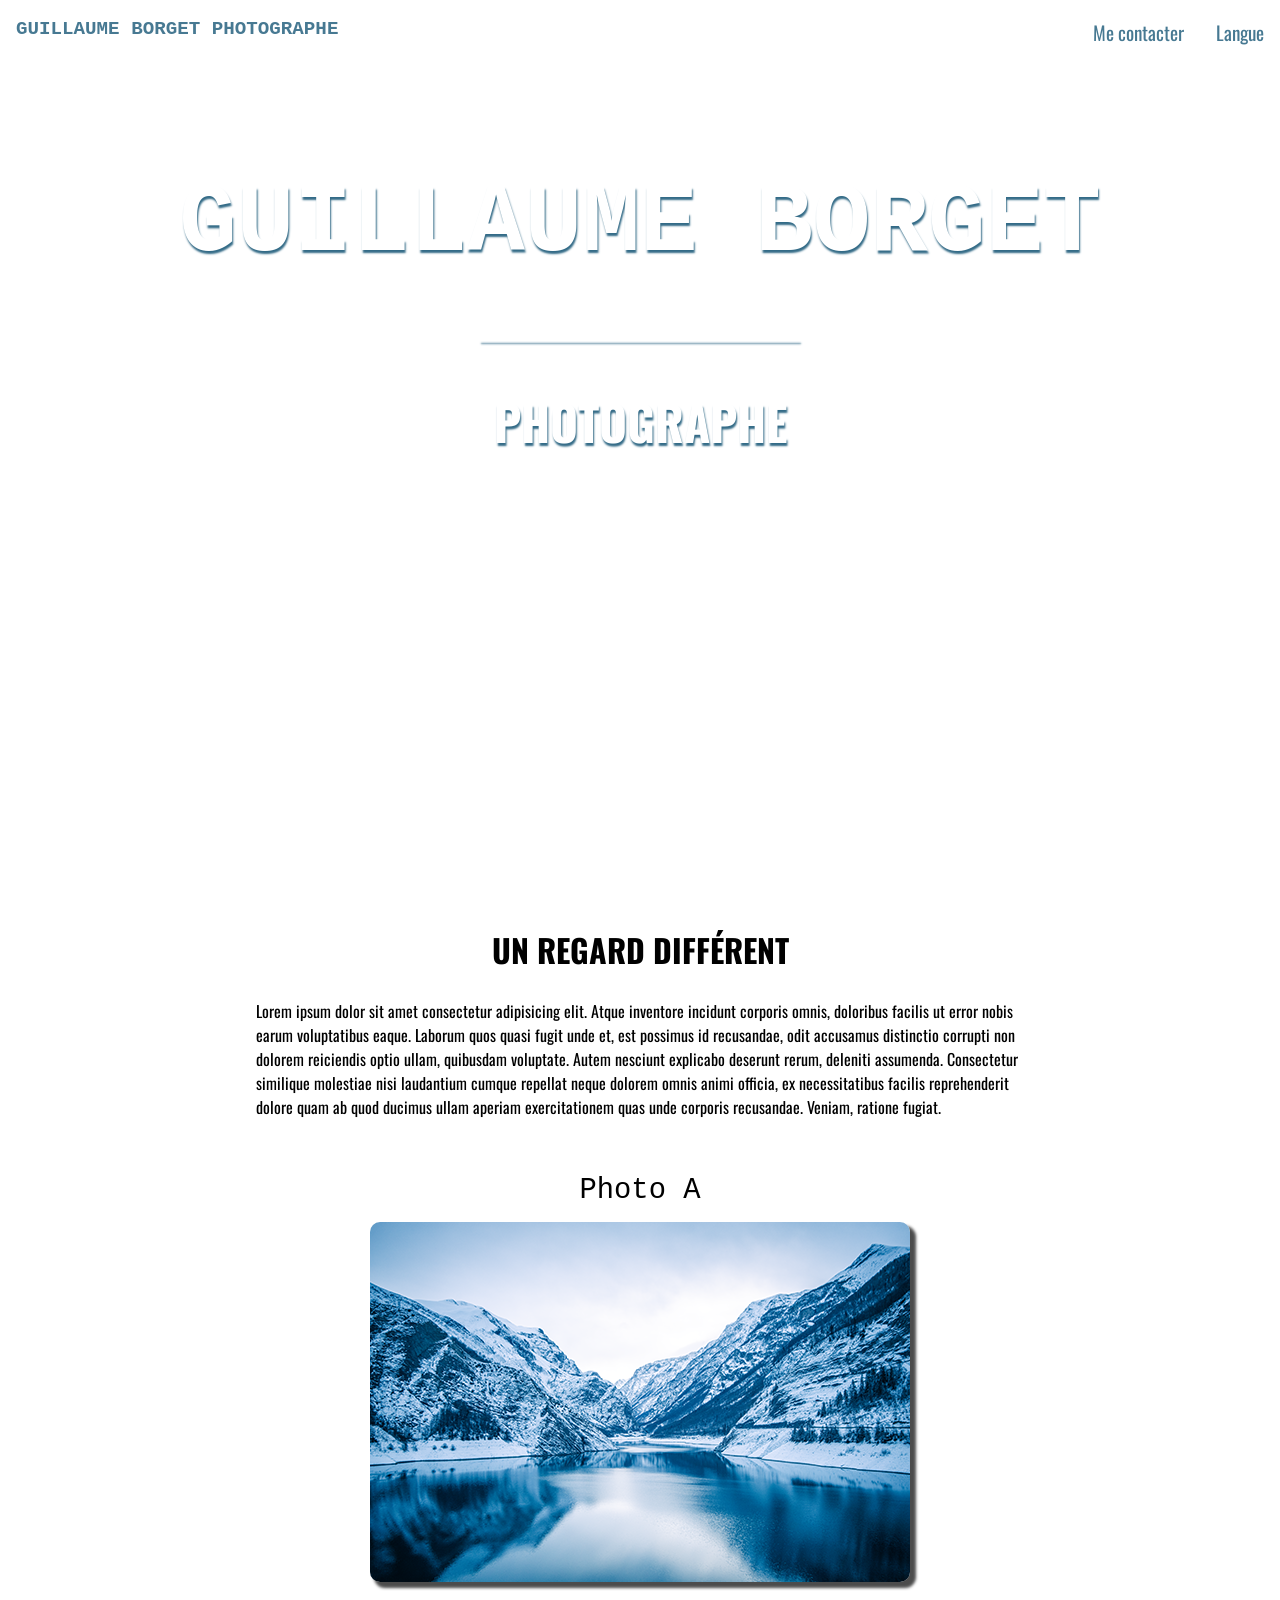
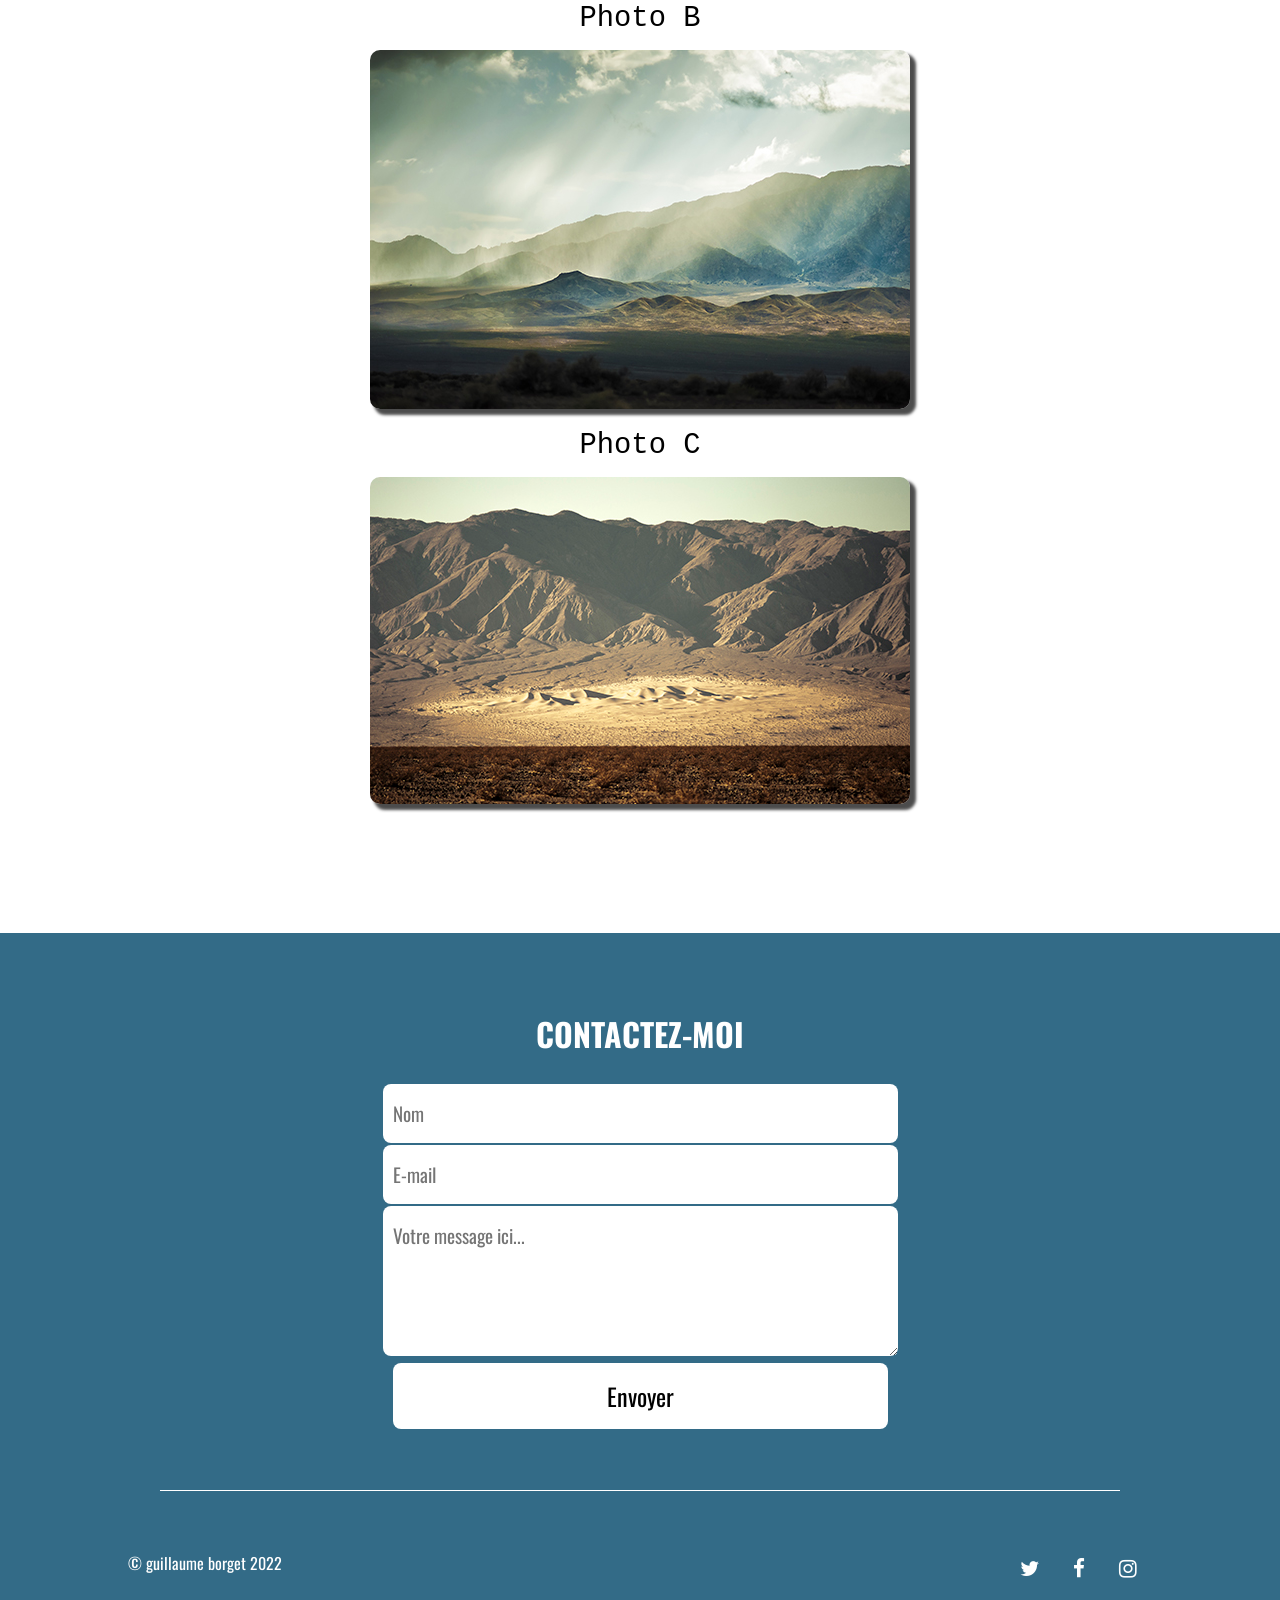
==== index.html @ 6464078c "Add files via upload" ====
<!DOCTYPE html>
<html lang="fr">
  <head>
    <meta charset="UTF-8">
    <title>GUILLAUME BORGET</title>
    <link rel="stylesheet" href="style.css">
    <link rel="stylesheet" href="https://cdnjs.cloudflare.com/ajax/libs/font-awesome/4.7.0/css/font-awesome.css">
  </head>
  <body>
    <header>
      <nav>
        <ul>
          <li id="logo"><a href="#">GUILLAUME BORGET PHOTOGRAPHE</a></li>
          <li><a href="#langue">Langue</a></li>
          <li><a href="#contact">Me contacter</a></li>
          </li>
        </ul>
      </nav>
      <div id="imagePrincipale">
        <h1>GUILLAUME BORGET</h1>
        <div id="premierTrait"></div>
        <h3>PHOTOGRAPHE</h3>
      </div>
    </header>
    <section id="presentation">
      <div id="texteIntro">
        <h2>Un regard différent</h2>
        <p>Lorem ipsum dolor sit amet consectetur adipisicing elit. Atque inventore incidunt corporis omnis, doloribus facilis ut error nobis earum voluptatibus eaque. Laborum quos quasi fugit unde et, est possimus id recusandae, odit accusamus distinctio corrupti non dolorem reiciendis optio ullam, quibusdam voluptate. Autem nesciunt explicabo deserunt rerum, deleniti assumenda. Consectetur similique molestiae nisi laudantium cumque repellat neque dolorem omnis animi officia, ex necessitatibus facilis reprehenderit dolore quam ab quod ducimus ullam aperiam exercitationem quas unde corporis recusandae. Veniam, ratione fugiat.</p>
      </div>
      <div id="photographies">
        <div class="imagesPhotographies">
          <h4>Photo A</h4>
          <a href="#"><img src="media/Photo A.png" alt="photoA"></a>
        </div>
        <div class="imagesPhotographies">
          <h4>Photo B</h4>
          <a href="#"><img src="media/Photo B.jpg" alt="photoB"></a>
        </div>
        <div class="imagesPhotographies">
          <h4>Photo C</h4>
          <a href="#"><img src="media/Photo C.jpg" alt="photoC"></a>
        </div>
      </div>
    </section>
    <footer>
      <h2>Contactez-moi</h2>
      <form>
        <input placeholder="Nom">
        <input placeholder="E-mail">
        <textarea placeholder="Votre message ici..."></textarea>
        <button>Envoyer</button>
      </form>
      <div id="deuxiemeTrait"></div>
      <div id="copyrightEtIcons">
        <div id="copyright">
          <span>© guillaume borget 2022</span>
        </div>
        <div id="icons">
          <a href="http://www.twitter.fr"><i class="fa fa-twitter"></i></a>
          <a href="http://www.facebook.fr"><i class="fa fa-facebook"></i></a>
          <a href="http://www.instagram.fr"><i class="fa fa-instagram"></i></a>

        </div>
      </div>
    </footer>
  </body>
</html>
---- style.css ----
@import url('https://fonts.googleapis.com/css2?family=Oswald&family=Roboto+Mono&family=Syne&display=swap');

body {
    font-family: 'Oswald', sans-serif;
    padding: 0;
    margin: 0;
}

ul {
    margin: 0;
    padding: 0;
}

li{
    list-style-type: none;
}

h2{
    text-transform: uppercase;
    text-align: center;
    padding-top: 30px;
    font-size: 2em;
}

a{
    text-decoration: none;
    color: #336B87;
}
/* *************************NAVBAR************************** */
nav {
    overflow: hidden;
    background-color: #ffffff;
    position: fixed;
    width: 100%;
    opacity:0.9;
}
header li {
    float: right;
    font-size: 1.2em;
}
header li a {
    text-decoration: none;
    display: block;
    text-align: center;
    padding: 18px 16px;
}    
#logo{
    font-family: 'Roboto', monospace;
    font-weight: bold;
    float: left;
}
/* ***************************IMAGE PRINCIPALE************************* */
#imagePrincipale{
    padding-top: 60px;
    background: url(media/image-principale.png) no-repeat fixed 50% 50%;
    background-size: cover;
    height: 799px;
}
h1{
    font-family: 'Roboto', monospace;
    text-align: center;
    color: #ffffff;
    font-size: 6em;
    margin-top: 110px;
    text-shadow: 1px 3px 2px #336B87;

}
#premierTrait {
    height: 1px;
    width: 25%;
    margin: -3px auto;
    background-color: #ffffff;
    box-shadow: 1px 3px 2px #336B87;
}
h3 {
    text-align: center;
    color: #ffffff;
    font-size: 3em;
    text-shadow: 1px 3px 2px #336B87;
}
/* ********************PRESENTATION************************** */
#presentation {
    background-color: #ffffff;
    padding: 10px 0px 100px 0;
}
#texteIntro{
    padding: 0px 20%;


}
#photographies {
    display:inline;
    max-width: 100%;
    text-align:  center;
    flex-wrap: wrap;
    justify-content: space-between;
    padding: 30px 10%;
}
.imagesPhotographies h4 {
    font-family: 'Roboto', monospace;
    text-align: center;
    font-size: 1.8em;
    margin: 15px;
    font-weight: 300;
}
.imagesPhotographies img {
    border-radius: 10px;
    box-shadow: 5px 5px 3px 1px rgba(0, 0, 0, 0.7);
}
.imagesPhotographies img:hover {
    opacity: 0.5;
    transform: scale(1.05);
    transition: 0.6s ease-in-out;
}

/* *****************************FOOTER********************** */
footer{
    background-color: #336B87;
    color: #ffffff;
    padding : 20px 0 10px 0;
    text-align: center;
}
form{
    margin: 0 auto;
    max-width: 900px;
}
input, textarea, button{
    border: none;
    width: 55%;
    padding: 15px 10px;
    margin: 1px 0;
    font-size: 1.2em;
    font-family: 'Oswald', sans-serif; 
    border-radius: 8px;
}
textarea{
    height: 120px;
}
button{
    font-size: 1.5em;
    background-color: #ffffff;
}
button:hover {
    background-color: #763626;
    color: #ffffff;
    cursor: pointer;
    transition: 0.3s ease-in-out;
}
#deuxiemeTrait {
    height: 1px;
    width: 75%;
    background-color: #ffffff;
    margin: 60px auto;
}
#copyrightEtIcons {
    display: flex;
    margin-bottom : 20px;
    padding: 0 10%;

}
#copyright {
    width: 50%;
    text-align: left;
    color: #ffffff
}
#icons {
    width: 50%;
    text-align: right;
}
#icons a {
    display: inline-block;
    margin: 0 15px;
    font-size: 1.3em;
    color: #ffffff;
}
#icons a:hover {
    transform: scale(1.5);
    transition: 0.1s;
}
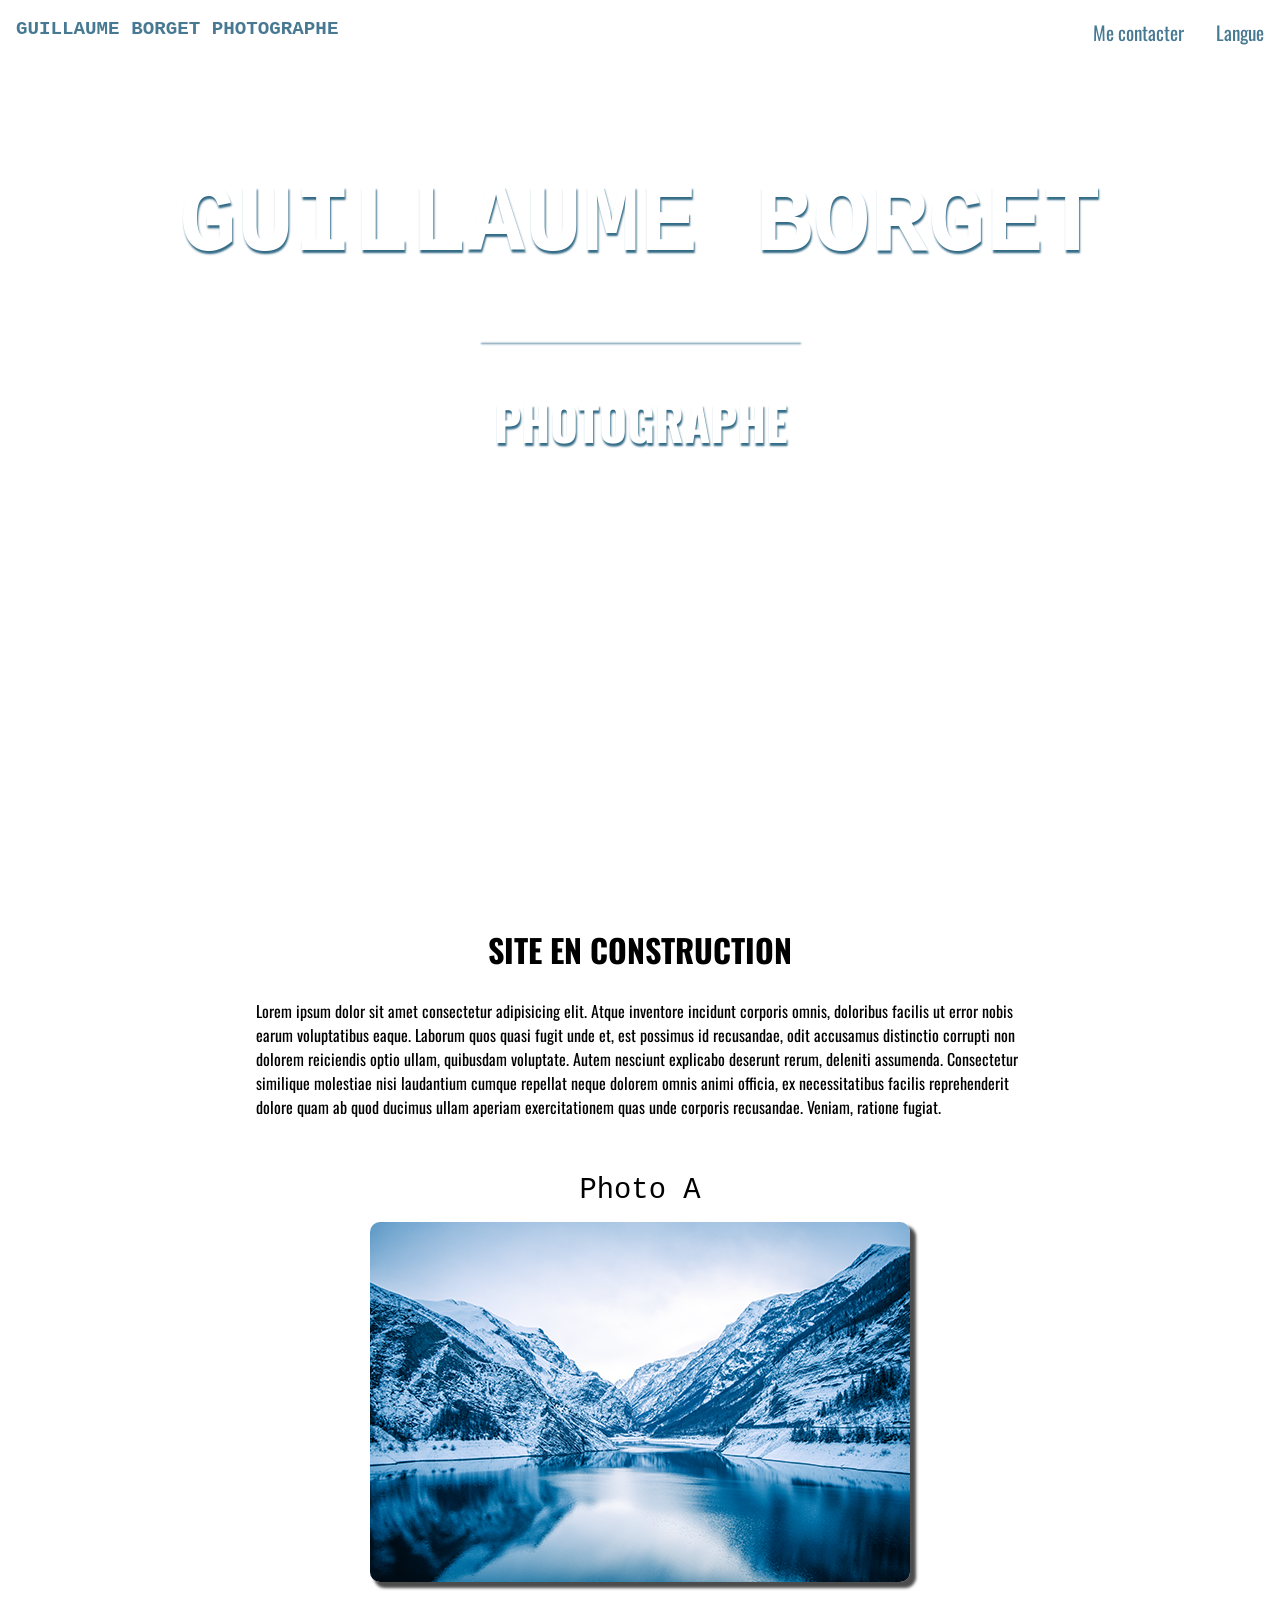
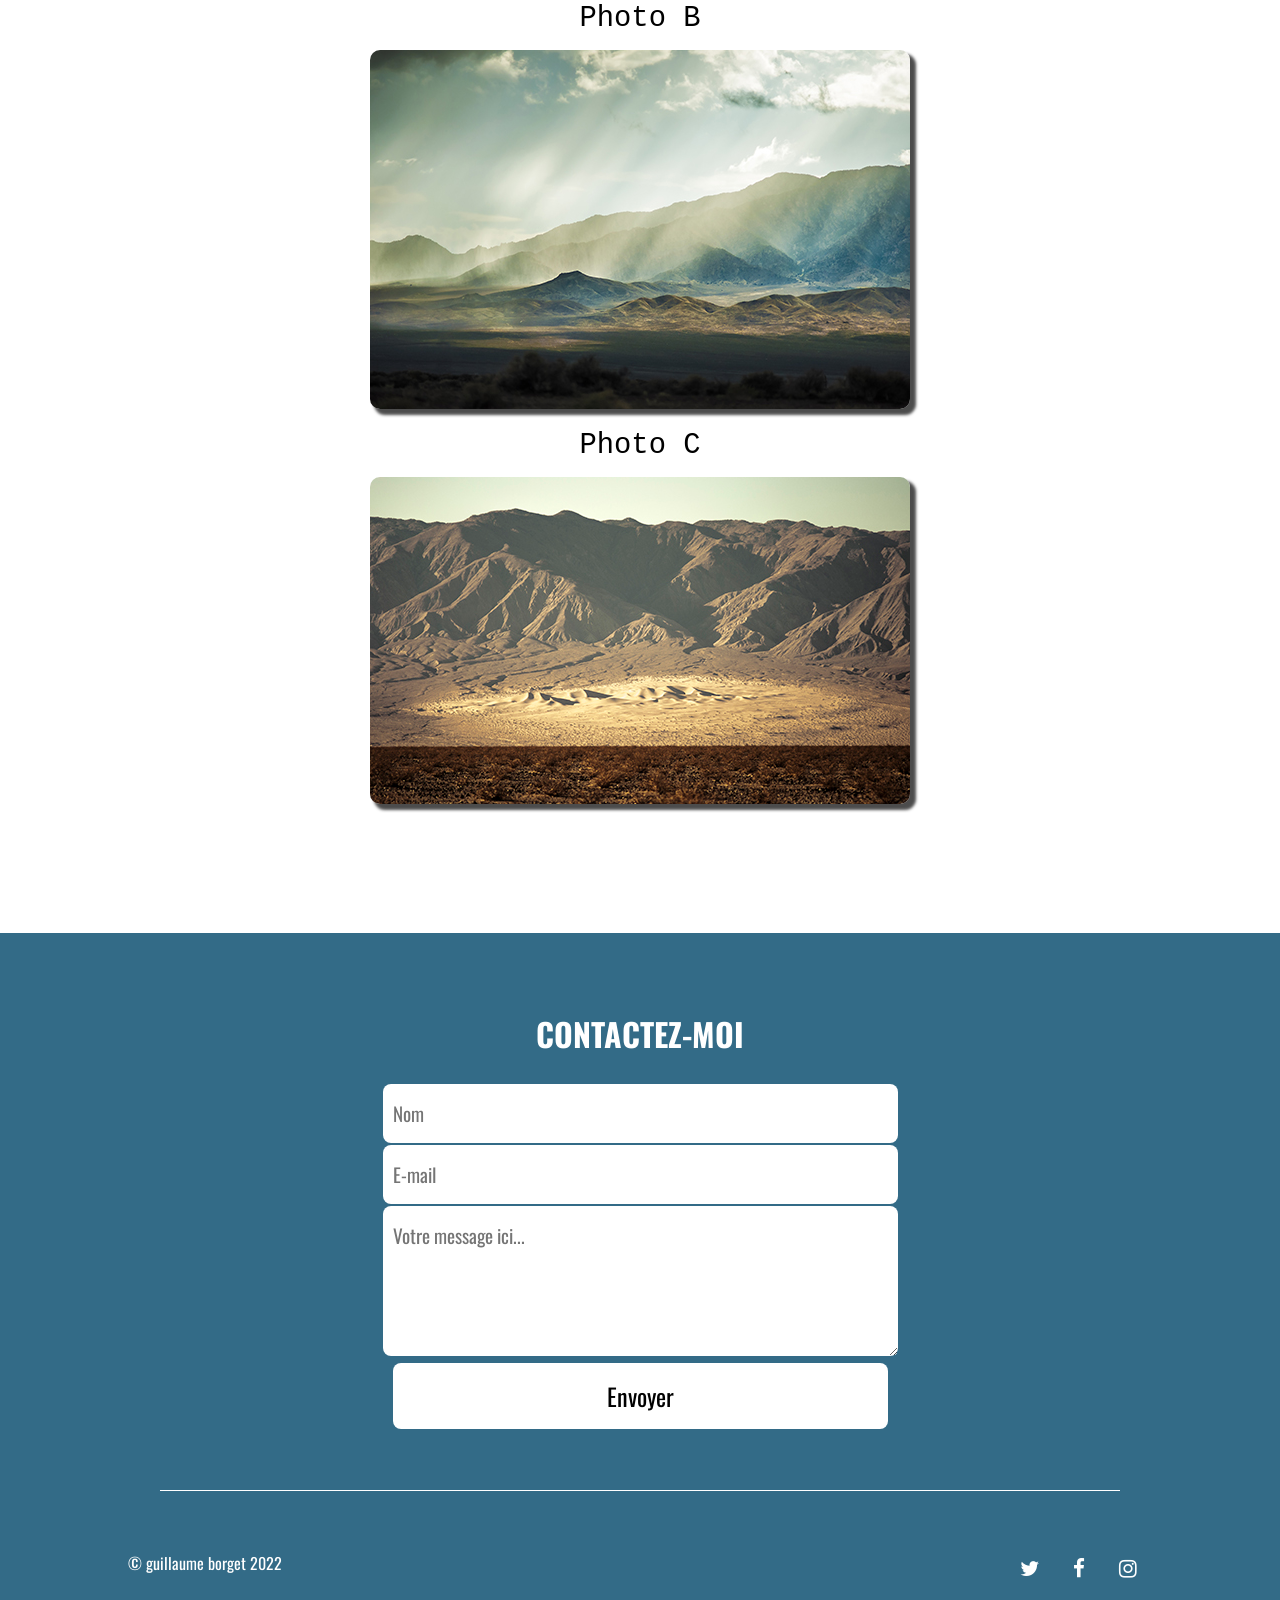
==== commit a3f4178a: "Update index.html" ====
--- a/index.html
+++ b/index.html
@@ -24,7 +24,7 @@
     </header>
     <section id="presentation">
       <div id="texteIntro">
-        <h2>Un regard différent</h2>
+        <h2>site en construction</h2>
         <p>Lorem ipsum dolor sit amet consectetur adipisicing elit. Atque inventore incidunt corporis omnis, doloribus facilis ut error nobis earum voluptatibus eaque. Laborum quos quasi fugit unde et, est possimus id recusandae, odit accusamus distinctio corrupti non dolorem reiciendis optio ullam, quibusdam voluptate. Autem nesciunt explicabo deserunt rerum, deleniti assumenda. Consectetur similique molestiae nisi laudantium cumque repellat neque dolorem omnis animi officia, ex necessitatibus facilis reprehenderit dolore quam ab quod ducimus ullam aperiam exercitationem quas unde corporis recusandae. Veniam, ratione fugiat.</p>
       </div>
       <div id="photographies">
@@ -64,4 +64,4 @@
       </div>
     </footer>
   </body>
-</html>+</html>
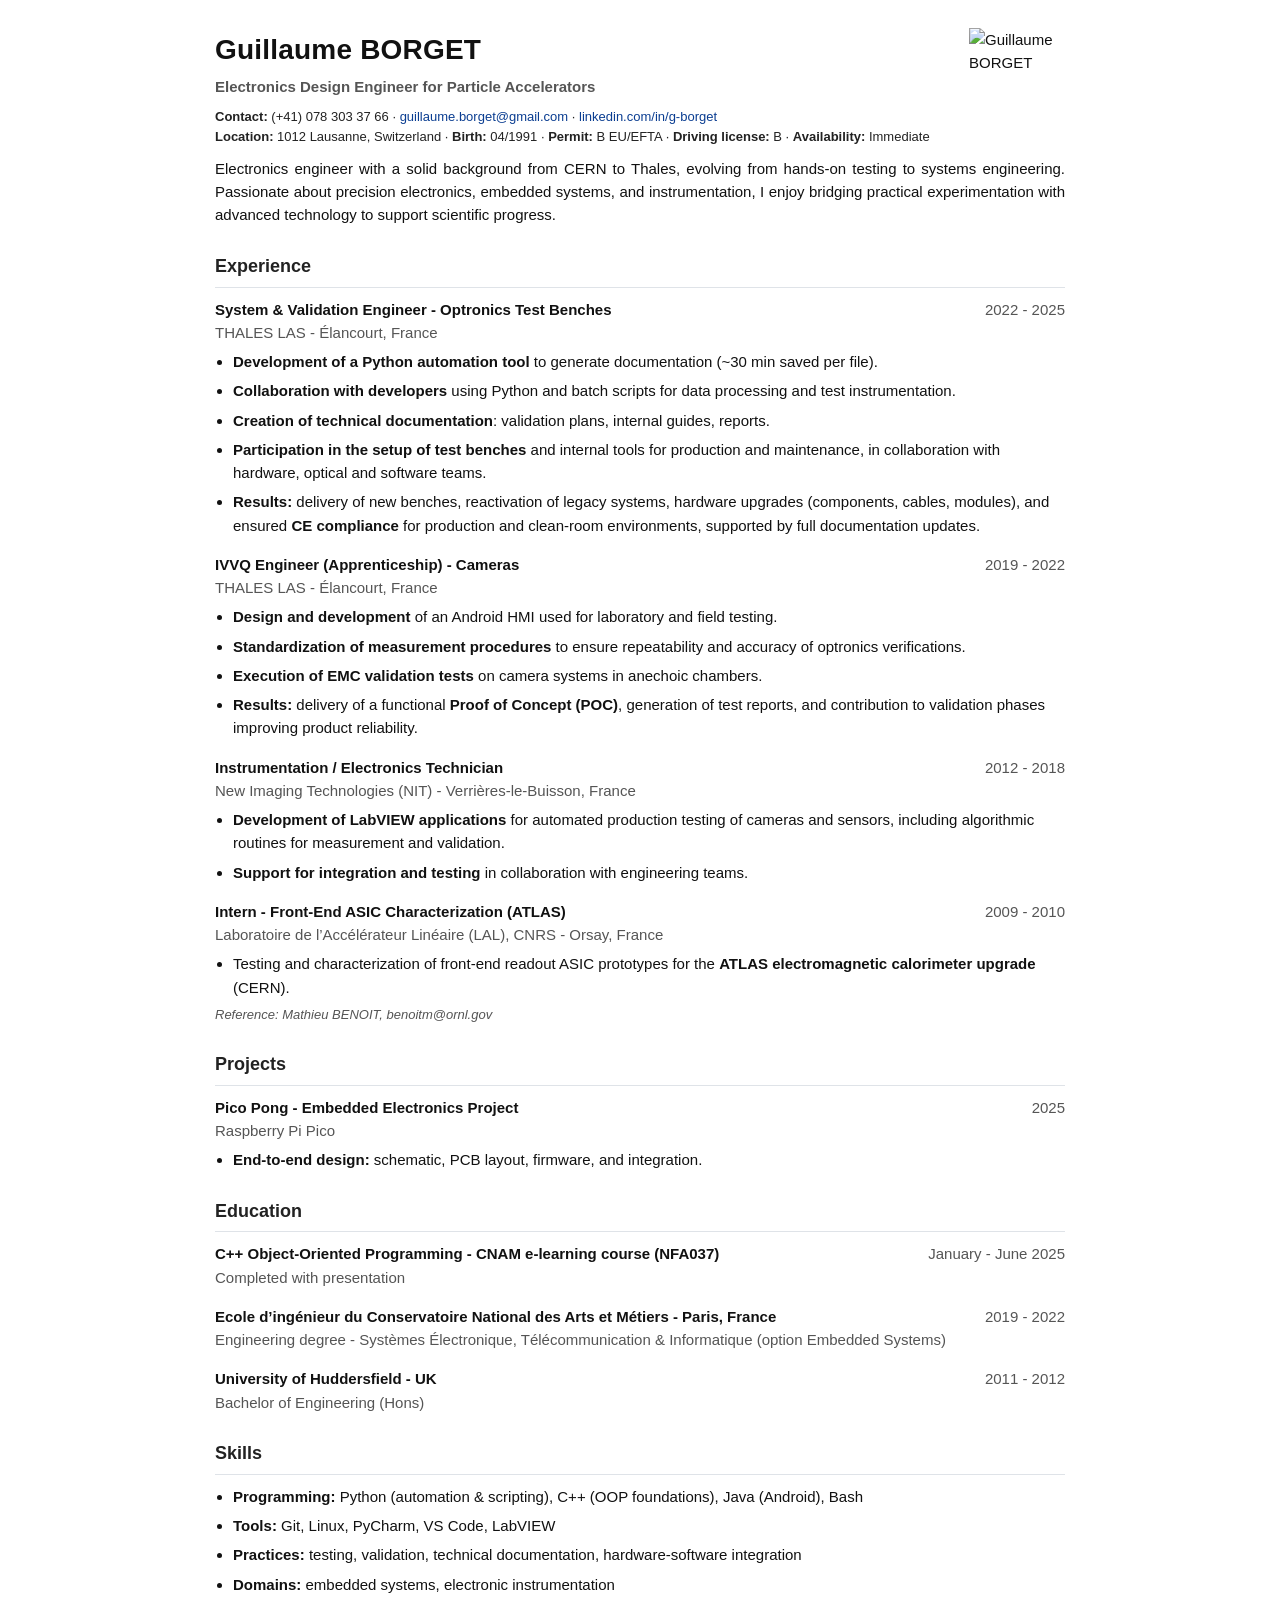
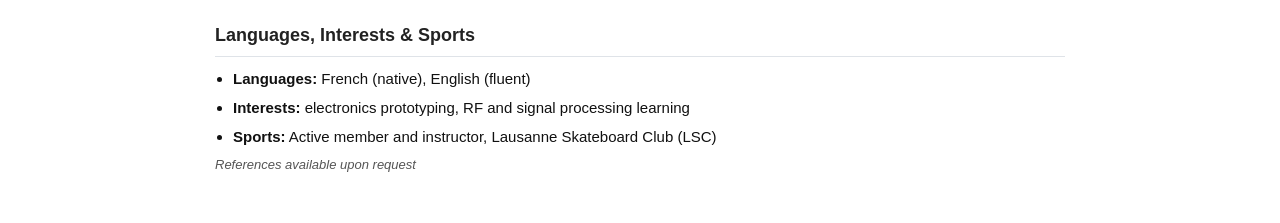
==== commit b4593447: "Update index.html" ====
--- a/index.html
+++ b/index.html
@@ -1,4 +1,4 @@
-<!DOCTYPE html>
+<!--<!DOCTYPE html>
 <html lang="fr">
   <head>
     <meta charset="UTF-8">
@@ -65,3 +65,198 @@
     </footer>
   </body>
 </html>
+-->
+<!DOCTYPE html>
+<html lang="en">
+<head>
+  <meta charset="utf-8" />
+  <title>Guillaume BORGET - Electronics Design Engineer for Particle Accelerators</title>
+  <meta name="viewport" content="width=device-width, initial-scale=1" />
+  <style>
+    html,body{margin:0;padding:0;background:#fff;color:#111;}
+    body{font:15px/1.55 -apple-system,BlinkMacSystemFont,"Segoe UI",Roboto,Inter,Helvetica,Arial,sans-serif;max-width:850px;margin:0 auto;padding:28px;}
+    header {position: relative;display: block;margin-bottom: 14px;}
+    h1{font-size:28px;margin:0;color:#111;letter-spacing:.2px}
+    .subtitle{margin-top:4px;color:#555;font-weight:600}
+    .contact{font-size:13px;margin-top:8px;color:#222}
+    .contact a{color:#0A3D91;text-decoration:none}
+    .contact a:hover{text-decoration:underline}
+    .photo{float: right;width: 96px;height: 96px;margin: 0 0 8px 14px;display: block;}
+    header::after{content:"";display: table;clear: both;}
+    h2{font-size:18px;color:#222;margin:26px 0 10px;border-bottom:1px solid #DFE3E8;padding-bottom:6px}
+    .block{margin-bottom:16px}
+    .role{display:table;width:100%;}
+    .role > div:first-child{display:table-cell;width:100%;vertical-align:top;}
+    .role .dates{display:table-cell;white-space:nowrap;text-align:right;vertical-align:top;padding-left:12px;}
+    .position{font-weight:700}
+    .where{color:#555}
+    .dates{color:#555}
+    .reference{font-size:13px;color:#555;margin-top:4px;font-style:italic;}
+    ul{margin:6px 0 0 18px;padding:0}
+    li{margin:6px 0}
+    li strong{font-weight:700}
+    @media print{body{padding:0 12mm}a{color:inherit;text-decoration:none}.photo{border-radius:0 !important;}}
+  </style>
+</head>
+<body>
+  <header>
+    <img class="photo" src="photo-cv200px.jpg" alt="Guillaume BORGET"/>
+    <div>
+      <h1>Guillaume BORGET</h1>
+      <div class="subtitle">Electronics Design Engineer for Particle Accelerators</div>
+      <div class="contact">
+        <strong>Contact:</strong> (+41) 078 303 37 66 · <a href="mailto:guillaume.borget@gmail.com">guillaume.borget@gmail.com</a> · <a href="https://www.linkedin.com/in/g-borget">linkedin.com/in/g-borget</a><br/>
+        <strong>Location:</strong> 1012 Lausanne, Switzerland · <strong>Birth:</strong> 04/1991 · <strong>Permit:</strong> B EU/EFTA · <strong>Driving license:</strong> B · <strong>Availability:</strong> Immediate
+      </div>
+      <p style="margin:10px 0 0; text-align:justify">
+        Electronics engineer with a solid background from CERN to Thales, evolving from hands-on testing to systems engineering. Passionate about precision electronics, embedded systems, and instrumentation, I enjoy bridging practical experimentation with advanced technology to support scientific progress.
+      </p>
+    </div>
+  </header>
+
+  <section>
+    <h2>Experience</h2>
+
+    <div class="block">
+      <div class="role">
+        <div>
+          <div class="position">System & Validation Engineer - Optronics Test Benches</div>
+          <div class="where">THALES LAS - Élancourt, France</div>
+        </div>
+        <div class="dates">2022 - 2025</div>
+      </div>
+      <ul>
+        <li><strong>Development of a Python automation tool</strong> to generate documentation (~30 min saved per file).</li>
+        <li><strong>Collaboration with developers</strong> using Python and batch scripts for data processing and test instrumentation.</li>
+        <li><strong>Creation of technical documentation</strong>: validation plans, internal guides, reports.</li>
+        <li><strong>Participation in the setup of test benches</strong> and internal tools for production and maintenance, in collaboration with hardware, optical and software teams.</li>
+        <li><strong>Results:</strong> delivery of new benches, reactivation of legacy systems, hardware upgrades (components, cables, modules), and ensured <strong>CE compliance</strong> for production and clean-room environments, supported by full documentation updates.</li>
+      </ul>
+      <div class="reference" style="display:none;">Reference available upon request</div>
+    </div>
+
+    <div class="block">
+      <div class="role">
+        <div>
+          <div class="position">IVVQ Engineer (Apprenticeship) - Cameras</div>
+          <div class="where">THALES LAS - Élancourt, France</div>
+        </div>
+        <div class="dates">2019 - 2022</div>
+      </div>
+      <ul>
+        <li><strong>Design and development</strong> of an Android HMI used for laboratory and field testing.</li>
+        <li><strong>Standardization of measurement procedures</strong> to ensure repeatability and accuracy of optronics verifications.</li>
+        <li><strong>Execution of EMC validation tests</strong> on camera systems in anechoic chambers.</li>
+        <li><strong>Results:</strong> delivery of a functional <strong>Proof of Concept (POC)</strong>, generation of test reports, and contribution to validation phases improving product reliability.</li>
+      </ul>
+      <div class="reference" style="display:none;">Reference available upon request</div>
+    </div>
+
+    <div class="block">
+      <div class="role">
+        <div>
+          <div class="position">Instrumentation / Electronics Technician</div>
+          <div class="where">New Imaging Technologies (NIT) - Verrières-le-Buisson, France</div>
+        </div>
+        <div class="dates">2012 - 2018</div>
+      </div>
+      <ul>
+        <li><strong>Development of LabVIEW applications</strong> for automated production testing of cameras and sensors, including algorithmic routines for measurement and validation.</li>
+        <li><strong>Support for integration and testing</strong> in collaboration with engineering teams.</li>
+      </ul>
+      <div class="reference" style="display:none;">Reference available upon request</div>
+    </div>
+
+    <div class="block">
+      <div class="role">
+        <div>
+          <div class="position">Intern - Front-End ASIC Characterization (ATLAS)</div>
+          <div class="where">Laboratoire de l’Accélérateur Linéaire (LAL), CNRS - Orsay, France</div>
+        </div>
+        <div class="dates">2009 - 2010</div>
+      </div>
+      <ul>
+        <li>Testing and characterization of front-end readout ASIC prototypes for the <strong>ATLAS electromagnetic calorimeter upgrade</strong> (CERN).</li>
+      </ul>
+      <div class="reference">Reference: Mathieu BENOIT, benoitm@ornl.gov</div>
+    </div>
+  </section>
+
+  <section>
+    <h2>Projects</h2>
+    <div class="block">
+      <div class="role">
+        <div>
+          <div class="position">Pico Pong - Embedded Electronics Project</div>
+          <div class="where">Raspberry Pi Pico</div>
+        </div>
+        <div class="dates">2025</div>
+      </div>
+      <ul>
+        <li><strong>End-to-end design:</strong> schematic, PCB layout, firmware, and integration.</li>
+      </ul>
+    </div>
+  </section>
+
+  <section>
+    <h2>Education</h2>
+    <div class="block">
+      <div class="role">
+        <div>
+          <div class="position">C++ Object-Oriented Programming - CNAM e-learning course (NFA037)</div>
+          <div class="where">Completed with presentation </div>
+        </div>
+        <div class="dates">January - June 2025</div>
+      </div>
+    </div>
+
+    <div class="block">
+      <div class="role">
+        <div>
+          <div class="position">Ecole d’ingénieur du Conservatoire National des Arts et Métiers - Paris, France</div>
+          <div class="where">Engineering degree - Systèmes Électronique, Télécommunication & Informatique (option Embedded Systems)</div>
+        </div>
+        <div class="dates">2019 - 2022</div>
+      </div>
+    </div>
+
+    <div class="block">
+      <div class="role">
+        <div>
+          <div class="position">University of Huddersfield - UK</div>
+          <div class="where">Bachelor of Engineering (Hons)</div>
+        </div>
+        <div class="dates">2011 - 2012</div>
+      </div>
+    </div>
+  </section>
+
+  <section>
+    <h2>Skills</h2>
+    <ul>
+      <li><strong>Programming:</strong> Python (automation & scripting), C++ (OOP foundations), Java (Android), Bash</li>
+      <li><strong>Tools:</strong> Git, Linux, PyCharm, VS Code, LabVIEW</li>
+      <li><strong>Practices:</strong> testing, validation, technical documentation, hardware-software integration</li>
+      <li><strong>Domains:</strong> embedded systems, electronic instrumentation</li>
+    </ul>
+  </section>
+
+  <section>
+    <h2>Languages, Interests & Sports</h2>
+    <ul>
+      <li><strong>Languages:</strong> French (native), English (fluent)</li>
+      <li><strong>Interests:</strong> electronics prototyping, RF and signal processing learning</li>
+      <li><strong>Sports:</strong> Active member and instructor, Lausanne Skateboard Club (LSC)</li>
+    </ul>
+  </section>
+</body>
+</html>
+<div class="reference">References available upon request</div>
+<section class="ats-keywords" style="color:#ffffff; font-size:0.1rem; line-height:0.3rem; margin-top:1rem;">
+  RF systems, RF distribution, accelerator systems, synchronization, instrumentation, validation engineering,
+  electronics design, PCB layout, frequency synthesis, frequency division, frequency multiplication, low-noise design,
+  phase noise, phase stability, PLL, DDS, mixers, RF electronics, microwave,
+  signal integrity, RF measurements, oscilloscope, spectrum analyzer, network analyzer, noise figure meter, power meter,
+  EMC testing, embedded systems, Python scripting, automation, LabVIEW test automation, technical documentation.
+</section>
+
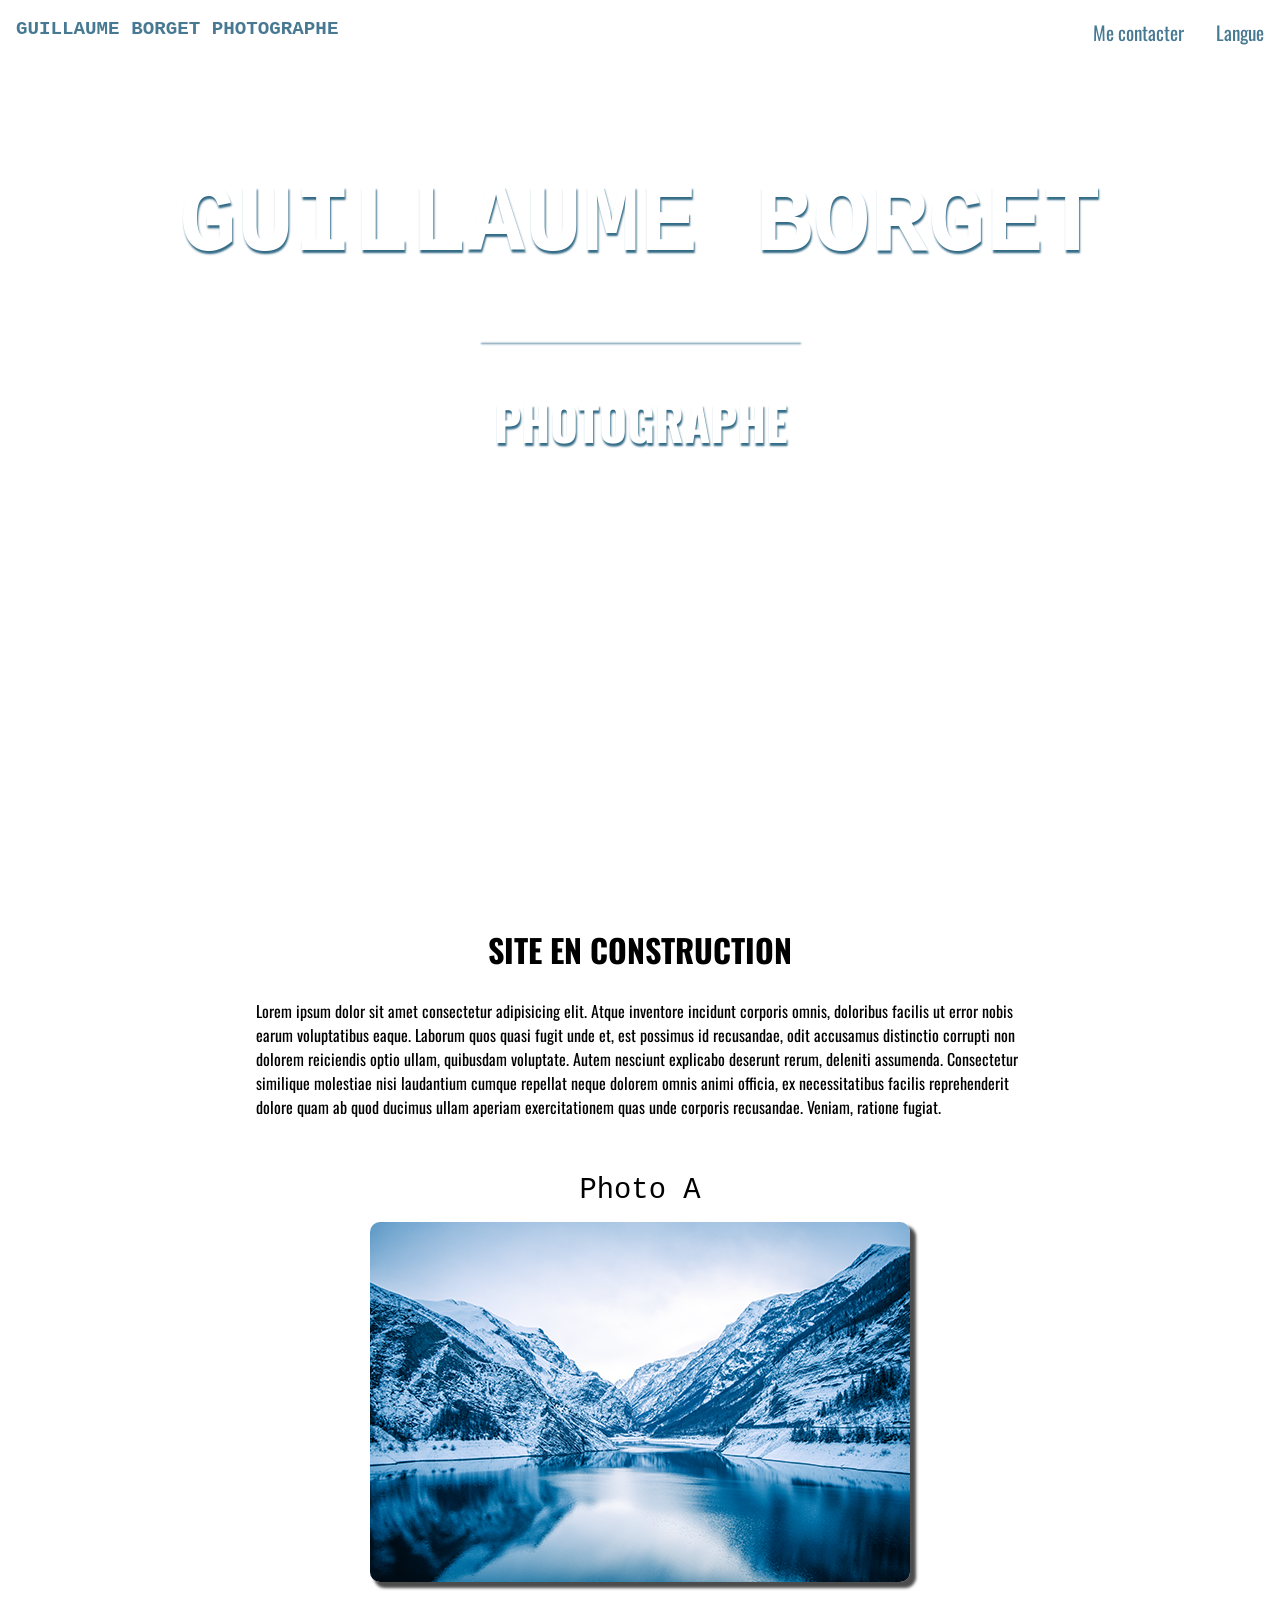
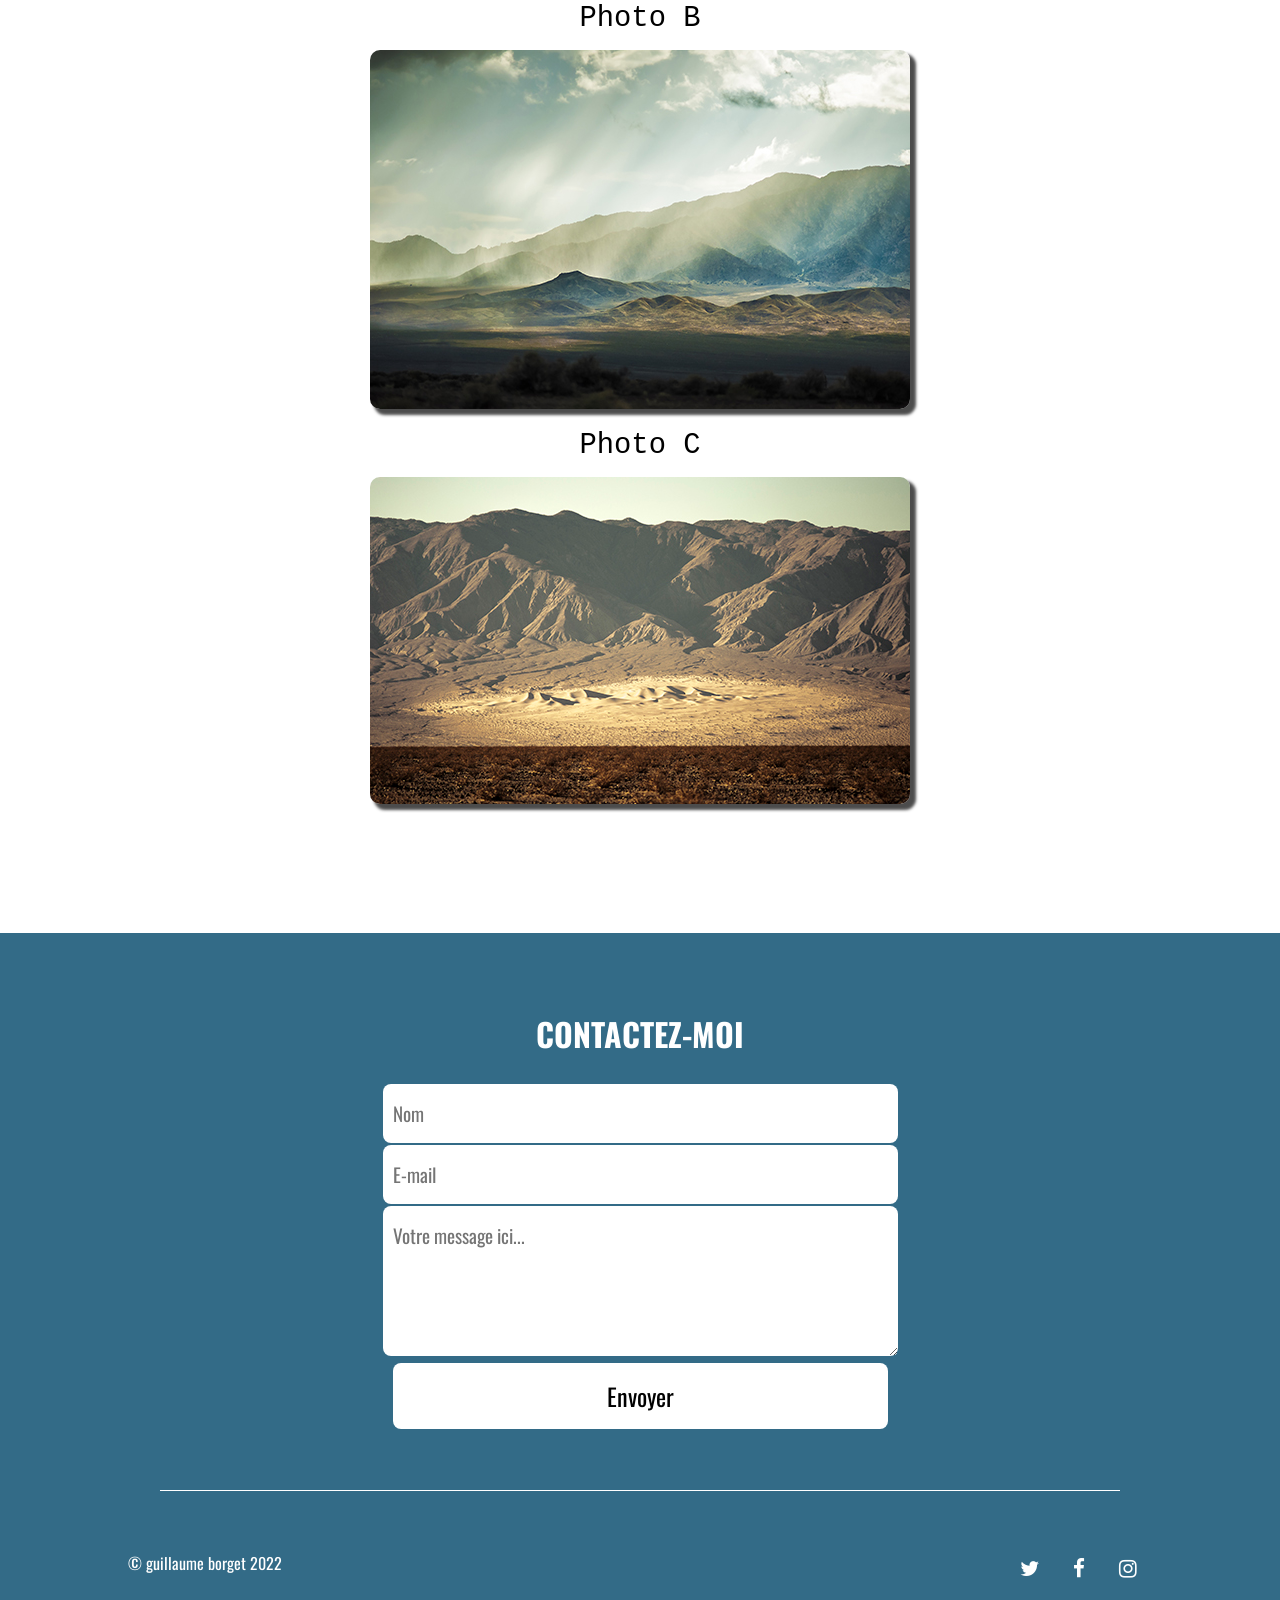
==== commit d1c6bf98: "Update index.html" ====
--- a/index.html
+++ b/index.html
@@ -1,4 +1,4 @@
-<!--<!DOCTYPE html>
+<!DOCTYPE html>
 <html lang="fr">
   <head>
     <meta charset="UTF-8">
@@ -65,198 +65,6 @@
     </footer>
   </body>
 </html>
--->
-<!DOCTYPE html>
-<html lang="en">
-<head>
-  <meta charset="utf-8" />
-  <title>Guillaume BORGET - Electronics Design Engineer for Particle Accelerators</title>
-  <meta name="viewport" content="width=device-width, initial-scale=1" />
-  <style>
-    html,body{margin:0;padding:0;background:#fff;color:#111;}
-    body{font:15px/1.55 -apple-system,BlinkMacSystemFont,"Segoe UI",Roboto,Inter,Helvetica,Arial,sans-serif;max-width:850px;margin:0 auto;padding:28px;}
-    header {position: relative;display: block;margin-bottom: 14px;}
-    h1{font-size:28px;margin:0;color:#111;letter-spacing:.2px}
-    .subtitle{margin-top:4px;color:#555;font-weight:600}
-    .contact{font-size:13px;margin-top:8px;color:#222}
-    .contact a{color:#0A3D91;text-decoration:none}
-    .contact a:hover{text-decoration:underline}
-    .photo{float: right;width: 96px;height: 96px;margin: 0 0 8px 14px;display: block;}
-    header::after{content:"";display: table;clear: both;}
-    h2{font-size:18px;color:#222;margin:26px 0 10px;border-bottom:1px solid #DFE3E8;padding-bottom:6px}
-    .block{margin-bottom:16px}
-    .role{display:table;width:100%;}
-    .role > div:first-child{display:table-cell;width:100%;vertical-align:top;}
-    .role .dates{display:table-cell;white-space:nowrap;text-align:right;vertical-align:top;padding-left:12px;}
-    .position{font-weight:700}
-    .where{color:#555}
-    .dates{color:#555}
-    .reference{font-size:13px;color:#555;margin-top:4px;font-style:italic;}
-    ul{margin:6px 0 0 18px;padding:0}
-    li{margin:6px 0}
-    li strong{font-weight:700}
-    @media print{body{padding:0 12mm}a{color:inherit;text-decoration:none}.photo{border-radius:0 !important;}}
-  </style>
-</head>
-<body>
-  <header>
-    <img class="photo" src="photo-cv200px.jpg" alt="Guillaume BORGET"/>
-    <div>
-      <h1>Guillaume BORGET</h1>
-      <div class="subtitle">Electronics Design Engineer for Particle Accelerators</div>
-      <div class="contact">
-        <strong>Contact:</strong> (+41) 078 303 37 66 · <a href="mailto:guillaume.borget@gmail.com">guillaume.borget@gmail.com</a> · <a href="https://www.linkedin.com/in/g-borget">linkedin.com/in/g-borget</a><br/>
-        <strong>Location:</strong> 1012 Lausanne, Switzerland · <strong>Birth:</strong> 04/1991 · <strong>Permit:</strong> B EU/EFTA · <strong>Driving license:</strong> B · <strong>Availability:</strong> Immediate
-      </div>
-      <p style="margin:10px 0 0; text-align:justify">
-        Electronics engineer with a solid background from CERN to Thales, evolving from hands-on testing to systems engineering. Passionate about precision electronics, embedded systems, and instrumentation, I enjoy bridging practical experimentation with advanced technology to support scientific progress.
-      </p>
-    </div>
-  </header>
 
-  <section>
-    <h2>Experience</h2>
 
-    <div class="block">
-      <div class="role">
-        <div>
-          <div class="position">System & Validation Engineer - Optronics Test Benches</div>
-          <div class="where">THALES LAS - Élancourt, France</div>
-        </div>
-        <div class="dates">2022 - 2025</div>
-      </div>
-      <ul>
-        <li><strong>Development of a Python automation tool</strong> to generate documentation (~30 min saved per file).</li>
-        <li><strong>Collaboration with developers</strong> using Python and batch scripts for data processing and test instrumentation.</li>
-        <li><strong>Creation of technical documentation</strong>: validation plans, internal guides, reports.</li>
-        <li><strong>Participation in the setup of test benches</strong> and internal tools for production and maintenance, in collaboration with hardware, optical and software teams.</li>
-        <li><strong>Results:</strong> delivery of new benches, reactivation of legacy systems, hardware upgrades (components, cables, modules), and ensured <strong>CE compliance</strong> for production and clean-room environments, supported by full documentation updates.</li>
-      </ul>
-      <div class="reference" style="display:none;">Reference available upon request</div>
-    </div>
 
-    <div class="block">
-      <div class="role">
-        <div>
-          <div class="position">IVVQ Engineer (Apprenticeship) - Cameras</div>
-          <div class="where">THALES LAS - Élancourt, France</div>
-        </div>
-        <div class="dates">2019 - 2022</div>
-      </div>
-      <ul>
-        <li><strong>Design and development</strong> of an Android HMI used for laboratory and field testing.</li>
-        <li><strong>Standardization of measurement procedures</strong> to ensure repeatability and accuracy of optronics verifications.</li>
-        <li><strong>Execution of EMC validation tests</strong> on camera systems in anechoic chambers.</li>
-        <li><strong>Results:</strong> delivery of a functional <strong>Proof of Concept (POC)</strong>, generation of test reports, and contribution to validation phases improving product reliability.</li>
-      </ul>
-      <div class="reference" style="display:none;">Reference available upon request</div>
-    </div>
-
-    <div class="block">
-      <div class="role">
-        <div>
-          <div class="position">Instrumentation / Electronics Technician</div>
-          <div class="where">New Imaging Technologies (NIT) - Verrières-le-Buisson, France</div>
-        </div>
-        <div class="dates">2012 - 2018</div>
-      </div>
-      <ul>
-        <li><strong>Development of LabVIEW applications</strong> for automated production testing of cameras and sensors, including algorithmic routines for measurement and validation.</li>
-        <li><strong>Support for integration and testing</strong> in collaboration with engineering teams.</li>
-      </ul>
-      <div class="reference" style="display:none;">Reference available upon request</div>
-    </div>
-
-    <div class="block">
-      <div class="role">
-        <div>
-          <div class="position">Intern - Front-End ASIC Characterization (ATLAS)</div>
-          <div class="where">Laboratoire de l’Accélérateur Linéaire (LAL), CNRS - Orsay, France</div>
-        </div>
-        <div class="dates">2009 - 2010</div>
-      </div>
-      <ul>
-        <li>Testing and characterization of front-end readout ASIC prototypes for the <strong>ATLAS electromagnetic calorimeter upgrade</strong> (CERN).</li>
-      </ul>
-      <div class="reference">Reference: Mathieu BENOIT, benoitm@ornl.gov</div>
-    </div>
-  </section>
-
-  <section>
-    <h2>Projects</h2>
-    <div class="block">
-      <div class="role">
-        <div>
-          <div class="position">Pico Pong - Embedded Electronics Project</div>
-          <div class="where">Raspberry Pi Pico</div>
-        </div>
-        <div class="dates">2025</div>
-      </div>
-      <ul>
-        <li><strong>End-to-end design:</strong> schematic, PCB layout, firmware, and integration.</li>
-      </ul>
-    </div>
-  </section>
-
-  <section>
-    <h2>Education</h2>
-    <div class="block">
-      <div class="role">
-        <div>
-          <div class="position">C++ Object-Oriented Programming - CNAM e-learning course (NFA037)</div>
-          <div class="where">Completed with presentation </div>
-        </div>
-        <div class="dates">January - June 2025</div>
-      </div>
-    </div>
-
-    <div class="block">
-      <div class="role">
-        <div>
-          <div class="position">Ecole d’ingénieur du Conservatoire National des Arts et Métiers - Paris, France</div>
-          <div class="where">Engineering degree - Systèmes Électronique, Télécommunication & Informatique (option Embedded Systems)</div>
-        </div>
-        <div class="dates">2019 - 2022</div>
-      </div>
-    </div>
-
-    <div class="block">
-      <div class="role">
-        <div>
-          <div class="position">University of Huddersfield - UK</div>
-          <div class="where">Bachelor of Engineering (Hons)</div>
-        </div>
-        <div class="dates">2011 - 2012</div>
-      </div>
-    </div>
-  </section>
-
-  <section>
-    <h2>Skills</h2>
-    <ul>
-      <li><strong>Programming:</strong> Python (automation & scripting), C++ (OOP foundations), Java (Android), Bash</li>
-      <li><strong>Tools:</strong> Git, Linux, PyCharm, VS Code, LabVIEW</li>
-      <li><strong>Practices:</strong> testing, validation, technical documentation, hardware-software integration</li>
-      <li><strong>Domains:</strong> embedded systems, electronic instrumentation</li>
-    </ul>
-  </section>
-
-  <section>
-    <h2>Languages, Interests & Sports</h2>
-    <ul>
-      <li><strong>Languages:</strong> French (native), English (fluent)</li>
-      <li><strong>Interests:</strong> electronics prototyping, RF and signal processing learning</li>
-      <li><strong>Sports:</strong> Active member and instructor, Lausanne Skateboard Club (LSC)</li>
-    </ul>
-  </section>
-</body>
-</html>
-<div class="reference">References available upon request</div>
-<section class="ats-keywords" style="color:#ffffff; font-size:0.1rem; line-height:0.3rem; margin-top:1rem;">
-  RF systems, RF distribution, accelerator systems, synchronization, instrumentation, validation engineering,
-  electronics design, PCB layout, frequency synthesis, frequency division, frequency multiplication, low-noise design,
-  phase noise, phase stability, PLL, DDS, mixers, RF electronics, microwave,
-  signal integrity, RF measurements, oscilloscope, spectrum analyzer, network analyzer, noise figure meter, power meter,
-  EMC testing, embedded systems, Python scripting, automation, LabVIEW test automation, technical documentation.
-</section>
-
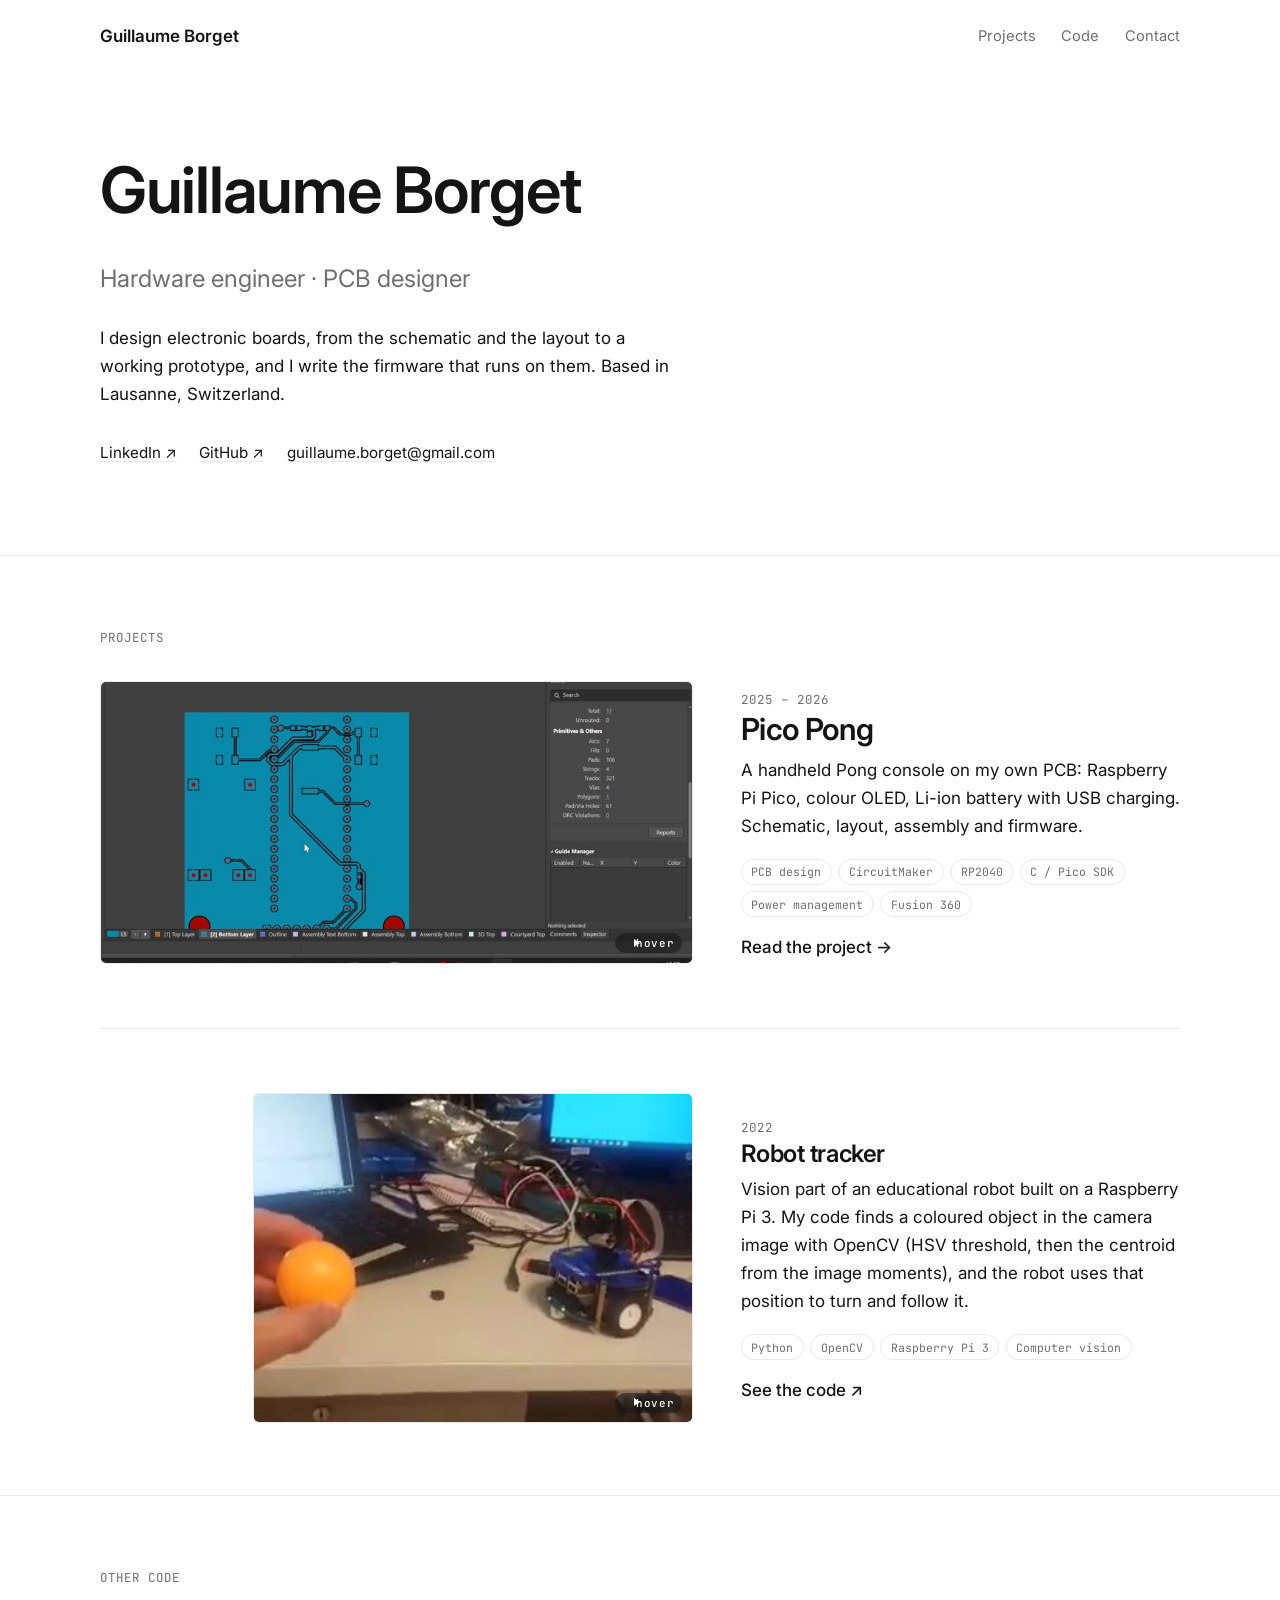
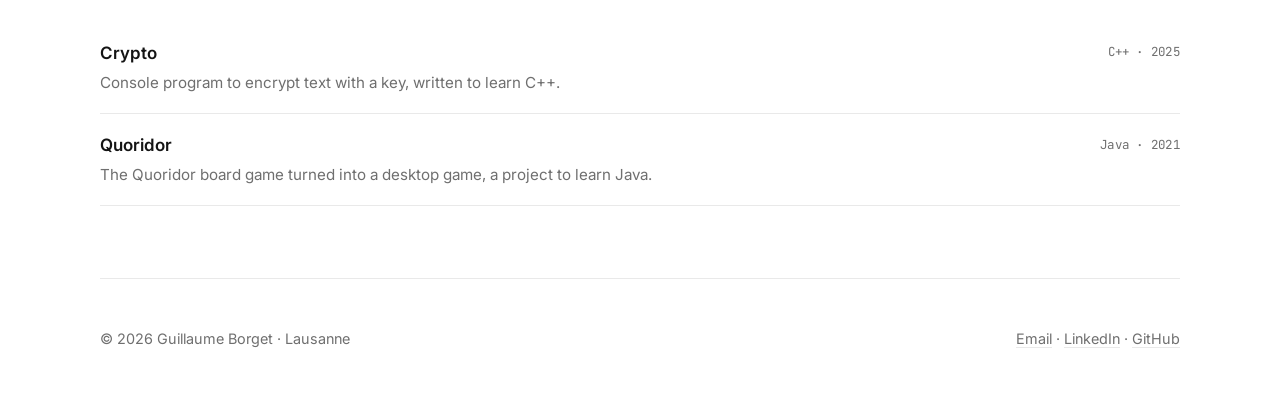
==== commit 0cc23137: "Add portfolio website with Pico Pong project page" ====
--- a/index.html
+++ b/index.html
@@ -1,70 +1,84 @@
-<!DOCTYPE html>
-<html lang="fr">
-  <head>
-    <meta charset="UTF-8">
-    <title>GUILLAUME BORGET</title>
-    <link rel="stylesheet" href="style.css">
-    <link rel="stylesheet" href="https://cdnjs.cloudflare.com/ajax/libs/font-awesome/4.7.0/css/font-awesome.css">
-  </head>
-  <body>
-    <header>
-      <nav>
-        <ul>
-          <li id="logo"><a href="#">GUILLAUME BORGET PHOTOGRAPHE</a></li>
-          <li><a href="#langue">Langue</a></li>
-          <li><a href="#contact">Me contacter</a></li>
-          </li>
-        </ul>
-      </nav>
-      <div id="imagePrincipale">
-        <h1>GUILLAUME BORGET</h1>
-        <div id="premierTrait"></div>
-        <h3>PHOTOGRAPHE</h3>
-      </div>
-    </header>
-    <section id="presentation">
-      <div id="texteIntro">
-        <h2>site en construction</h2>
-        <p>Lorem ipsum dolor sit amet consectetur adipisicing elit. Atque inventore incidunt corporis omnis, doloribus facilis ut error nobis earum voluptatibus eaque. Laborum quos quasi fugit unde et, est possimus id recusandae, odit accusamus distinctio corrupti non dolorem reiciendis optio ullam, quibusdam voluptate. Autem nesciunt explicabo deserunt rerum, deleniti assumenda. Consectetur similique molestiae nisi laudantium cumque repellat neque dolorem omnis animi officia, ex necessitatibus facilis reprehenderit dolore quam ab quod ducimus ullam aperiam exercitationem quas unde corporis recusandae. Veniam, ratione fugiat.</p>
-      </div>
-      <div id="photographies">
-        <div class="imagesPhotographies">
-          <h4>Photo A</h4>
-          <a href="#"><img src="media/Photo A.png" alt="photoA"></a>
-        </div>
-        <div class="imagesPhotographies">
-          <h4>Photo B</h4>
-          <a href="#"><img src="media/Photo B.jpg" alt="photoB"></a>
-        </div>
-        <div class="imagesPhotographies">
-          <h4>Photo C</h4>
-          <a href="#"><img src="media/Photo C.jpg" alt="photoC"></a>
-        </div>
-      </div>
-    </section>
-    <footer>
-      <h2>Contactez-moi</h2>
-      <form>
-        <input placeholder="Nom">
-        <input placeholder="E-mail">
-        <textarea placeholder="Votre message ici..."></textarea>
-        <button>Envoyer</button>
-      </form>
-      <div id="deuxiemeTrait"></div>
-      <div id="copyrightEtIcons">
-        <div id="copyright">
-          <span>© guillaume borget 2022</span>
-        </div>
-        <div id="icons">
-          <a href="http://www.twitter.fr"><i class="fa fa-twitter"></i></a>
-          <a href="http://www.facebook.fr"><i class="fa fa-facebook"></i></a>
-          <a href="http://www.instagram.fr"><i class="fa fa-instagram"></i></a>
-
-        </div>
-      </div>
-    </footer>
-  </body>
-</html>
-
-
-
+<!doctype html>
+<html lang="en">
+<head>
+  <meta charset="utf-8">
+  <meta name="viewport" content="width=device-width, initial-scale=1">
+  <title>Guillaume Borget — Hardware engineer, PCB designer</title>
+  <meta name="description" content="Guillaume Borget, hardware engineer and PCB designer based in Lausanne. Projects: Pico Pong handheld console, firmware and software.">
+  <link rel="icon" href="favicon.svg" type="image/svg+xml">
+  <link rel="preconnect" href="https://fonts.googleapis.com">
+  <link rel="preconnect" href="https://fonts.gstatic.com" crossorigin>
+  <link href="https://fonts.googleapis.com/css2?family=Inter:wght@400;500;600&family=JetBrains+Mono:wght@400;500&display=swap" rel="stylesheet">
+  <link rel="stylesheet" href="css/style.css?v=3">
+</head>
+<body>
+  <header class="wrap nav">
+    <a class="brand" href="index.html">Guillaume Borget</a>
+    <ul>
+      <li><a href="#projects">Projects</a></li>
+      <li class="hide-sm"><a href="#code">Code</a></li>
+      <li><a href="#contact">Contact</a></li>
+    </ul>
+  </header>
+
+  <main>
+    <section class="wrap hero">
+      <h1>Guillaume Borget</h1>
+      <p class="role">Hardware engineer · PCB designer</p>
+      <p class="intro">I design electronic boards, from the schematic and the layout to a working prototype, and I write the firmware that runs on them. Based in Lausanne, Switzerland.</p>
+      <div class="links">
+        <a href="https://www.linkedin.com/in/g-borget/">LinkedIn ↗</a>
+        <a href="https://github.com/guillaumeborget">GitHub ↗</a>
+        <a href="mailto:guillaume.borget@gmail.com">guillaume.borget@gmail.com</a>
+      </div>
+    </section>
+
+    <section class="section" id="projects">
+      <div class="wrap">
+        <span class="label">Projects</span>
+        <a class="feature" href="pico-pong.html">
+          <div class="anim" data-anim="assets/pico-pong/layout.webp"><img src="assets/pico-pong/layout.jpg" alt="Pico Pong PCB layout in CircuitMaker" width="800" height="381"></div>
+          <div>
+            <span class="label">2025 – 2026</span>
+            <h3>Pico Pong</h3>
+            <p>A handheld Pong console on my own PCB: Raspberry Pi Pico, colour OLED, Li-ion battery with USB charging. Schematic, layout, assembly and firmware.</p>
+            <ul class="tags"><li>PCB design</li><li>CircuitMaker</li><li>RP2040</li><li>C / Pico SDK</li><li>Power management</li><li>Fusion 360</li></ul>
+            <span class="more">Read the project →</span>
+          </div>
+        </a>
+        <a class="feature small" href="https://github.com/guillaumeborget/guillaumeborget.github.io/blob/main/Object_detection.py">
+          <div class="anim" data-anim="assets/robot/robot-tracker.webp"><img src="assets/robot/robot-tracker.jpg" alt="Educational robot turning to follow an orange ball" width="352" height="264" loading="lazy"></div>
+          <div>
+            <span class="label">2022</span>
+            <h3>Robot tracker</h3>
+            <p>Vision part of an educational robot built on a Raspberry Pi 3. My code finds a coloured object in the camera image with OpenCV (HSV threshold, then the centroid from the image moments), and the robot uses that position to turn and follow it.</p>
+            <ul class="tags"><li>Python</li><li>OpenCV</li><li>Raspberry Pi 3</li><li>Computer vision</li></ul>
+            <span class="more">See the code ↗</span>
+          </div>
+        </a>
+      </div>
+    </section>
+
+    <section class="section" id="code">
+      <div class="wrap">
+        <span class="label">Other code</span>
+        <ul class="rows">
+          <li><a href="https://github.com/guillaumeborget/guillaumeborget.github.io/blob/main/crypto.cpp">
+            <strong>Crypto</strong><span class="mono">C++ · 2025</span>
+            <span class="desc">Console program to encrypt text with a key, written to learn C++.</span></a></li>
+          <li><a href="https://github.com/guillaumeborget/guillaumeborget.github.io/tree/main/projetseti2">
+            <strong>Quoridor</strong><span class="mono">Java · 2021</span>
+            <span class="desc">The Quoridor board game turned into a desktop game, a project to learn Java.</span></a></li>
+        </ul>
+      </div>
+    </section>
+  </main>
+
+  <footer class="wrap footer" id="contact">
+    <span>© 2026 Guillaume Borget · Lausanne</span>
+    <span><a href="mailto:guillaume.borget@gmail.com">Email</a> · <a href="https://www.linkedin.com/in/g-borget/">LinkedIn</a> · <a href="https://github.com/guillaumeborget">GitHub</a></span>
+  </footer>
+
+  <script src="js/main.js?v=3"></script>
+</body>
+</html>
--- a/css/style.css
+++ b/css/style.css
@@ -0,0 +1,139 @@
+:root {
+  --bg: #ffffff;
+  --text: #141414;
+  --muted: #6f6f6f;
+  --line: #e9e9e9;
+  --soft: #f6f6f5;
+  --accent: #b5562a; /* cuivre */
+  --sans: "Inter", system-ui, -apple-system, sans-serif;
+  --mono: "JetBrains Mono", ui-monospace, monospace;
+  color-scheme: light;
+}
+
+*, *::before, *::after { box-sizing: border-box; }
+html { scroll-behavior: smooth; }
+body { margin: 0; background: var(--bg); color: var(--text); font: 17px/1.65 var(--sans); -webkit-font-smoothing: antialiased; }
+img { max-width: 100%; height: auto; display: block; }
+a { color: inherit; text-decoration-color: var(--line); text-underline-offset: 3px; }
+a:hover { color: var(--accent); text-decoration-color: currentColor; }
+h1, h2, h3 { font-weight: 600; letter-spacing: -0.02em; line-height: 1.15; margin: 0 0 .5em; }
+h1 { font-size: clamp(2.4rem, 6vw, 4rem); }
+h2 { font-size: 1.6rem; }
+h3 { font-size: 1.15rem; }
+p { margin: 0 0 1em; }
+.wrap { width: min(1080px, 100% - 48px); margin-inline: auto; }
+.narrow { width: min(720px, 100% - 48px); margin-inline: auto; }
+.mono, .label { font-family: var(--mono); font-size: .78rem; letter-spacing: .02em; }
+.label { color: var(--muted); text-transform: uppercase; letter-spacing: .08em; }
+.muted { color: var(--muted); }
+
+/* ---------- nav ---------- */
+.nav { display: flex; justify-content: space-between; align-items: center; height: 72px; }
+.nav .brand { font-weight: 600; text-decoration: none; }
+.nav ul { list-style: none; display: flex; gap: 1.6rem; margin: 0; padding: 0; font-size: .92rem; }
+.nav ul a { text-decoration: none; color: var(--muted); }
+.nav ul a:hover { color: var(--text); }
+
+/* ---------- home ---------- */
+.hero { padding: 9vh 0 10vh; }
+.hero .role { font-size: clamp(1.15rem, 2.4vw, 1.5rem); color: var(--muted); margin-bottom: 1.6rem; }
+.hero .intro { max-width: 34em; }
+.links { display: flex; flex-wrap: wrap; gap: .6rem 1.4rem; margin-top: 2rem; font-size: .95rem; }
+.links a { display: inline-flex; align-items: center; gap: .4em; }
+
+.section { padding: 4.5rem 0; border-top: 1px solid var(--line); }
+.section > .wrap > .label, .section > .narrow > .label { display: block; margin-bottom: 2rem; }
+
+.feature { display: grid; grid-template-columns: 1.35fr 1fr; gap: 3rem; align-items: center; text-decoration: none; }
+.feature:hover { color: inherit; }
+.feature + .feature { margin-top: 4rem; padding-top: 4rem; border-top: 1px solid var(--line); }
+.feature.small .anim { max-width: 440px; justify-self: end; width: 100%; }
+.feature.small h3 { font-size: 1.5rem; }
+.feature h3 { font-size: 1.9rem; margin-bottom: .3em; }
+.feature .more { display: inline-block; margin-top: 1rem; font-weight: 500; }
+.feature:hover .more { color: var(--accent); }
+.tags { display: flex; flex-wrap: wrap; gap: .4rem; list-style: none; padding: 0; margin: 1.2rem 0 0; }
+.tags li { font-family: var(--mono); font-size: .72rem; border: 1px solid var(--line); border-radius: 99px; padding: .15rem .6rem; color: var(--muted); }
+
+.rows { list-style: none; padding: 0; margin: 0; }
+.rows li { border-bottom: 1px solid var(--line); }
+.rows a { display: grid; grid-template-columns: 1fr auto; gap: .2rem 2rem; padding: 1.1rem 0; text-decoration: none; }
+.rows strong { font-weight: 600; }
+.rows .mono { color: var(--muted); align-self: center; }
+.rows .desc { grid-column: 1 / -1; color: var(--muted); font-size: .95rem; }
+.rows a:hover strong { color: var(--accent); }
+
+/* ---------- animated figures ---------- */
+.anim { position: relative; margin: 0; background: var(--soft); border: 1px solid var(--line); border-radius: 6px; overflow: hidden; }
+.anim img { width: 100%; height: auto; }
+.anim::after {
+  content: "hover"; position: absolute; right: .6rem; bottom: .6rem;
+  font: 500 .68rem var(--mono); letter-spacing: .06em; color: #fff; background: rgba(20, 20, 20, .55);
+  padding: .2rem .5rem .2rem 1.3rem; border-radius: 99px; transition: opacity .3s;
+}
+.anim::before {
+  content: ""; position: absolute; right: calc(.6rem + 2.65rem); bottom: calc(.6rem + .42rem); z-index: 1;
+  border-left: 6px solid #fff; border-top: 4px solid transparent; border-bottom: 4px solid transparent; transition: opacity .3s;
+}
+.anim.playing::after, .anim.playing::before { opacity: 0; }
+@media (hover: none) { .anim::after { content: "tap"; } .anim::before { right: calc(.6rem + 1.75rem); } }
+.clip { margin: 0; }
+.anim { cursor: default; }
+figure figcaption { font-size: .85rem; color: var(--muted); margin-top: .6rem; }
+.frame { margin: 0; }
+.frame img { border: 1px solid var(--line); border-radius: 6px; }
+
+/* ---------- project page ---------- */
+.back { display: inline-block; margin: 1rem 0 0; color: var(--muted); text-decoration: none; font-size: .92rem; }
+.p-head { padding: 6vh 0 3rem; }
+.p-head .lead { font-size: 1.3rem; color: var(--muted); max-width: 32em; }
+.meta { display: grid; grid-template-columns: repeat(4, 1fr); gap: 1.5rem; margin-top: 2.5rem; padding-top: 1.5rem; border-top: 1px solid var(--line); font-size: .92rem; }
+.meta .label { display: block; margin-bottom: .2rem; }
+.cover img { width: 100%; max-height: 640px; object-fit: cover; object-position: 50% 78%; border-radius: 6px; }
+
+.prose h2 { margin-top: 0; }
+.prose ul { padding-left: 1.2rem; }
+.prose li { margin-bottom: .35rem; }
+.specs { width: 100%; border-collapse: collapse; font-size: .95rem; margin: 1.5rem 0; }
+.specs th, .specs td { text-align: left; padding: .65rem 0; border-bottom: 1px solid var(--line); vertical-align: top; }
+.specs th { font-weight: 500; width: 32%; color: var(--muted); padding-right: 1rem; }
+
+.diagram { margin: 2rem 0 0; }
+.diagram svg { width: 100%; height: auto; }
+.diagram rect { fill: #fff; stroke: var(--text); stroke-width: 1.2; }
+.diagram .hl { fill: var(--soft); }
+.diagram text { font: 13px var(--sans); fill: var(--text); text-anchor: middle; dominant-baseline: middle; }
+.diagram .small { font: 11px var(--mono); fill: var(--muted); }
+.diagram path, .diagram line { stroke: var(--text); stroke-width: 1.2; fill: none; }
+.diagram .arrow { fill: var(--text); stroke: none; }
+
+.steps { list-style: none; padding: 0; margin: 0; counter-reset: step; }
+.step { display: grid; grid-template-columns: 1fr 1.25fr; gap: 3rem; align-items: start; padding: 3rem 0; border-top: 1px solid var(--line); }
+.step:first-child { border-top: 0; padding-top: 0; }
+.step .date { display: block; margin-bottom: .4rem; }
+.step h3 { font-size: 1.35rem; }
+.step h3::before { counter-increment: step; content: counter(step, decimal-leading-zero) "  "; font: 500 .9rem var(--mono); color: var(--accent); vertical-align: .15em; }
+.step p { color: #3a3a3a; }
+.duo { display: grid; grid-template-columns: 1fr 1fr; gap: 1rem; }
+
+pre.code { font: .8rem/1.6 var(--mono); background: var(--soft); border: 1px solid var(--line); border-radius: 6px; padding: 1.1rem 1.2rem; overflow-x: auto; margin: 0; }
+pre.code .c { color: var(--muted); }
+
+.next { columns: 2; column-gap: 3rem; padding-left: 1.2rem; }
+
+.footer { padding: 3rem 0 4rem; border-top: 1px solid var(--line); font-size: .9rem; color: var(--muted); display: flex; justify-content: space-between; flex-wrap: wrap; gap: 1rem; }
+.footer a { color: var(--muted); }
+
+/* ---------- small screens ---------- */
+@media (max-width: 800px) {
+  body { font-size: 16px; }
+  .wrap, .narrow { width: calc(100% - 32px); }
+  .nav ul { gap: 1rem; }
+  .nav ul .hide-sm { display: none; }
+  .feature, .step { grid-template-columns: 1fr; gap: 1.5rem; }
+  .meta { grid-template-columns: 1fr 1fr; }
+  .next { columns: 1; }
+  .section { padding: 3.5rem 0; }
+}
+.step.solo { grid-template-columns: 1fr; }
+.step.solo > div { max-width: 40em; }
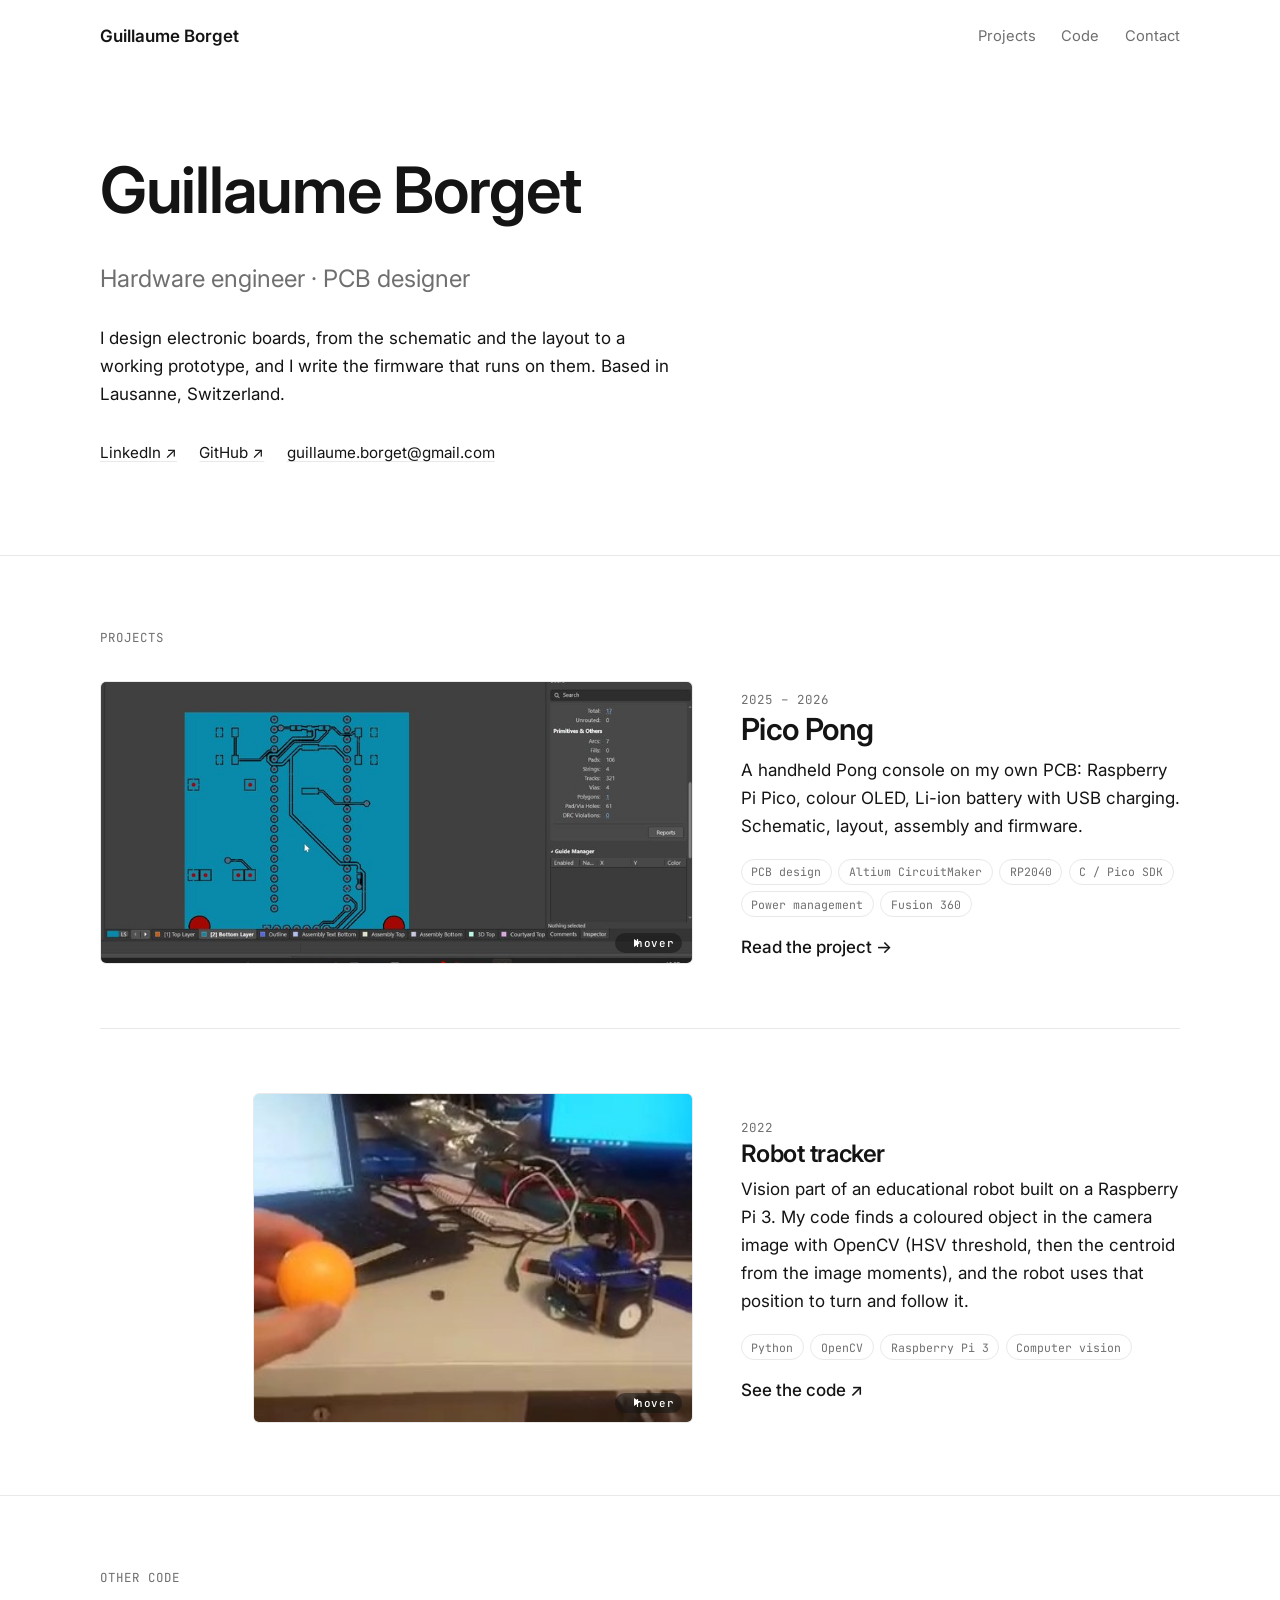
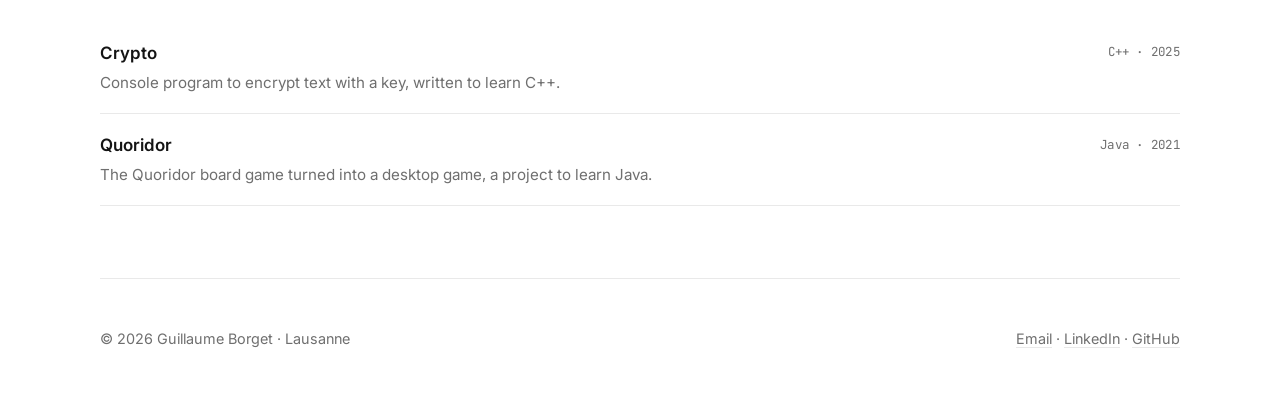
==== commit 04a5d495: "Pico Pong: name the PCB tool Altium CircuitMaker" ====
--- a/index.html
+++ b/index.html
@@ -37,12 +37,12 @@
       <div class="wrap">
         <span class="label">Projects</span>
         <a class="feature" href="pico-pong.html">
-          <div class="anim" data-anim="assets/pico-pong/layout.webp"><img src="assets/pico-pong/layout.jpg" alt="Pico Pong PCB layout in CircuitMaker" width="800" height="381"></div>
+          <div class="anim" data-anim="assets/pico-pong/layout.webp"><img src="assets/pico-pong/layout.jpg" alt="Pico Pong PCB layout in Altium CircuitMaker" width="800" height="381"></div>
           <div>
             <span class="label">2025 – 2026</span>
             <h3>Pico Pong</h3>
             <p>A handheld Pong console on my own PCB: Raspberry Pi Pico, colour OLED, Li-ion battery with USB charging. Schematic, layout, assembly and firmware.</p>
-            <ul class="tags"><li>PCB design</li><li>CircuitMaker</li><li>RP2040</li><li>C / Pico SDK</li><li>Power management</li><li>Fusion 360</li></ul>
+            <ul class="tags"><li>PCB design</li><li>Altium CircuitMaker</li><li>RP2040</li><li>C / Pico SDK</li><li>Power management</li><li>Fusion 360</li></ul>
             <span class="more">Read the project →</span>
           </div>
         </a>
